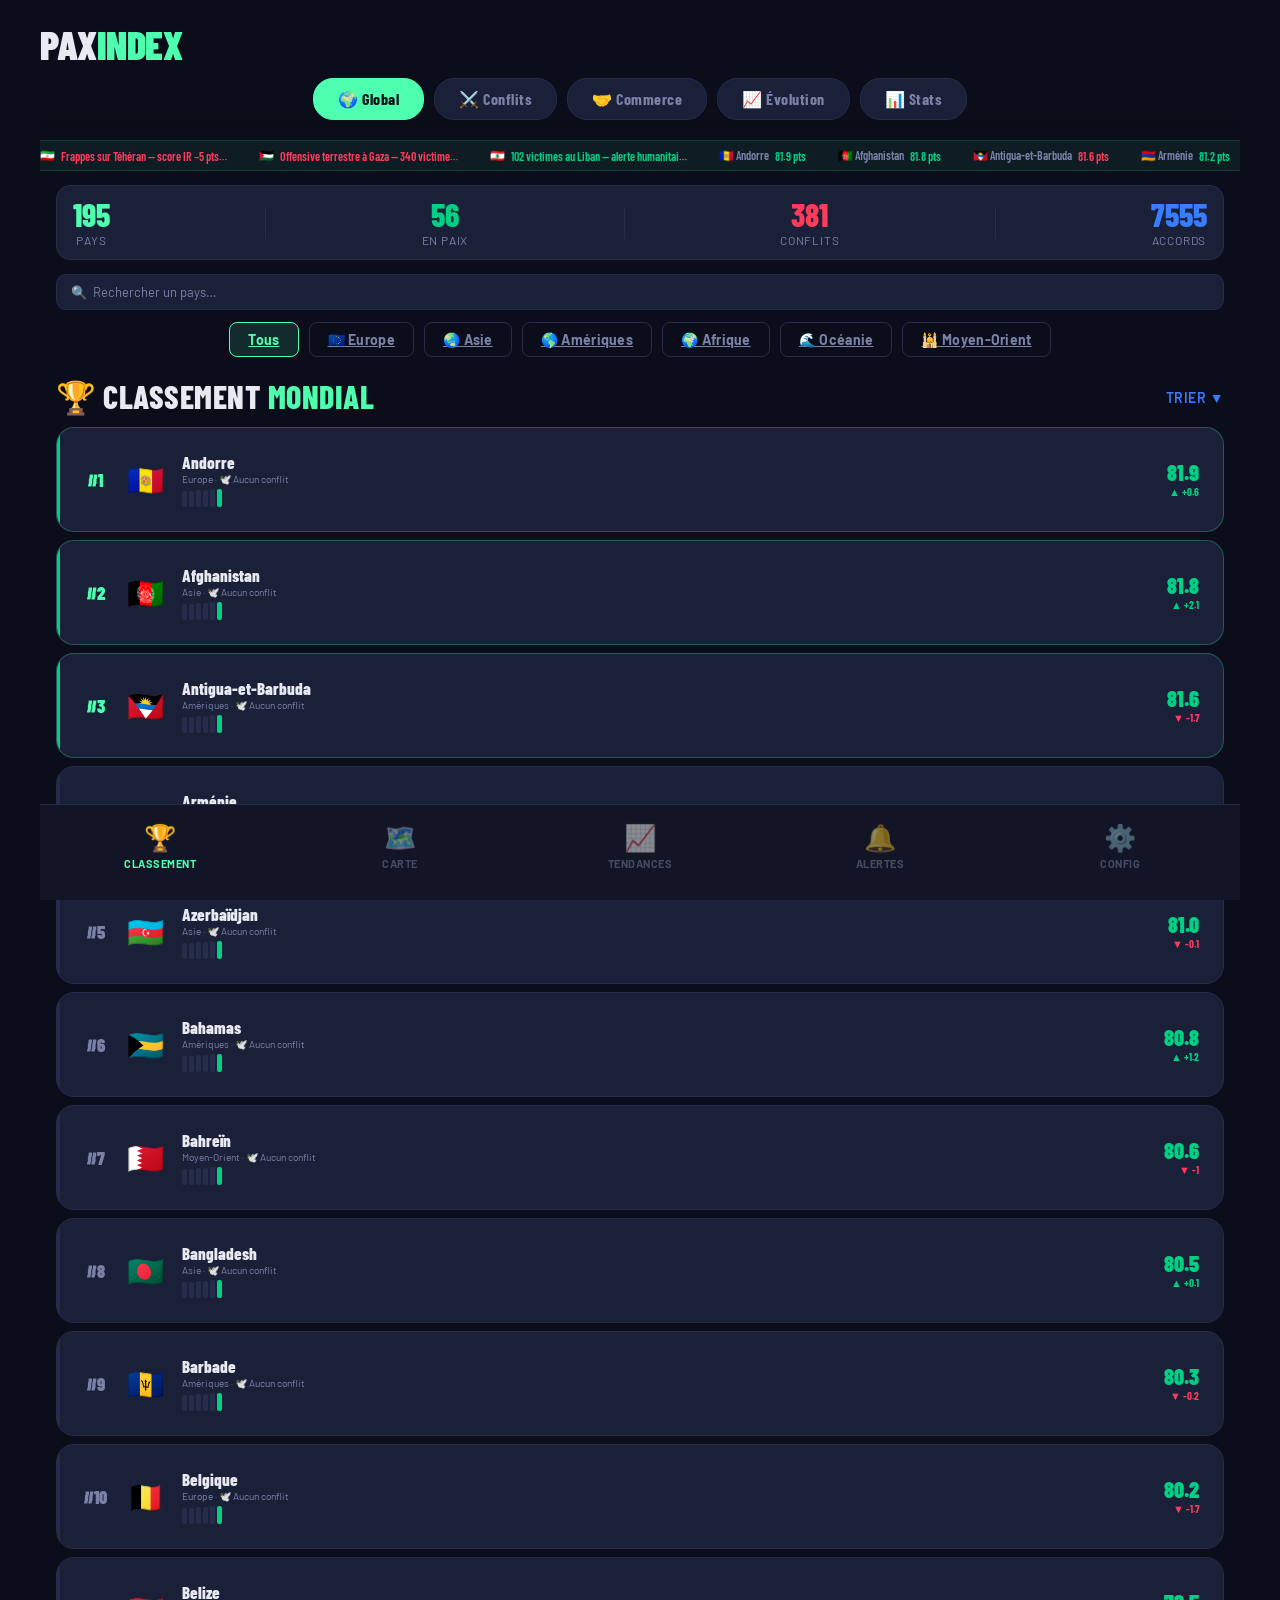
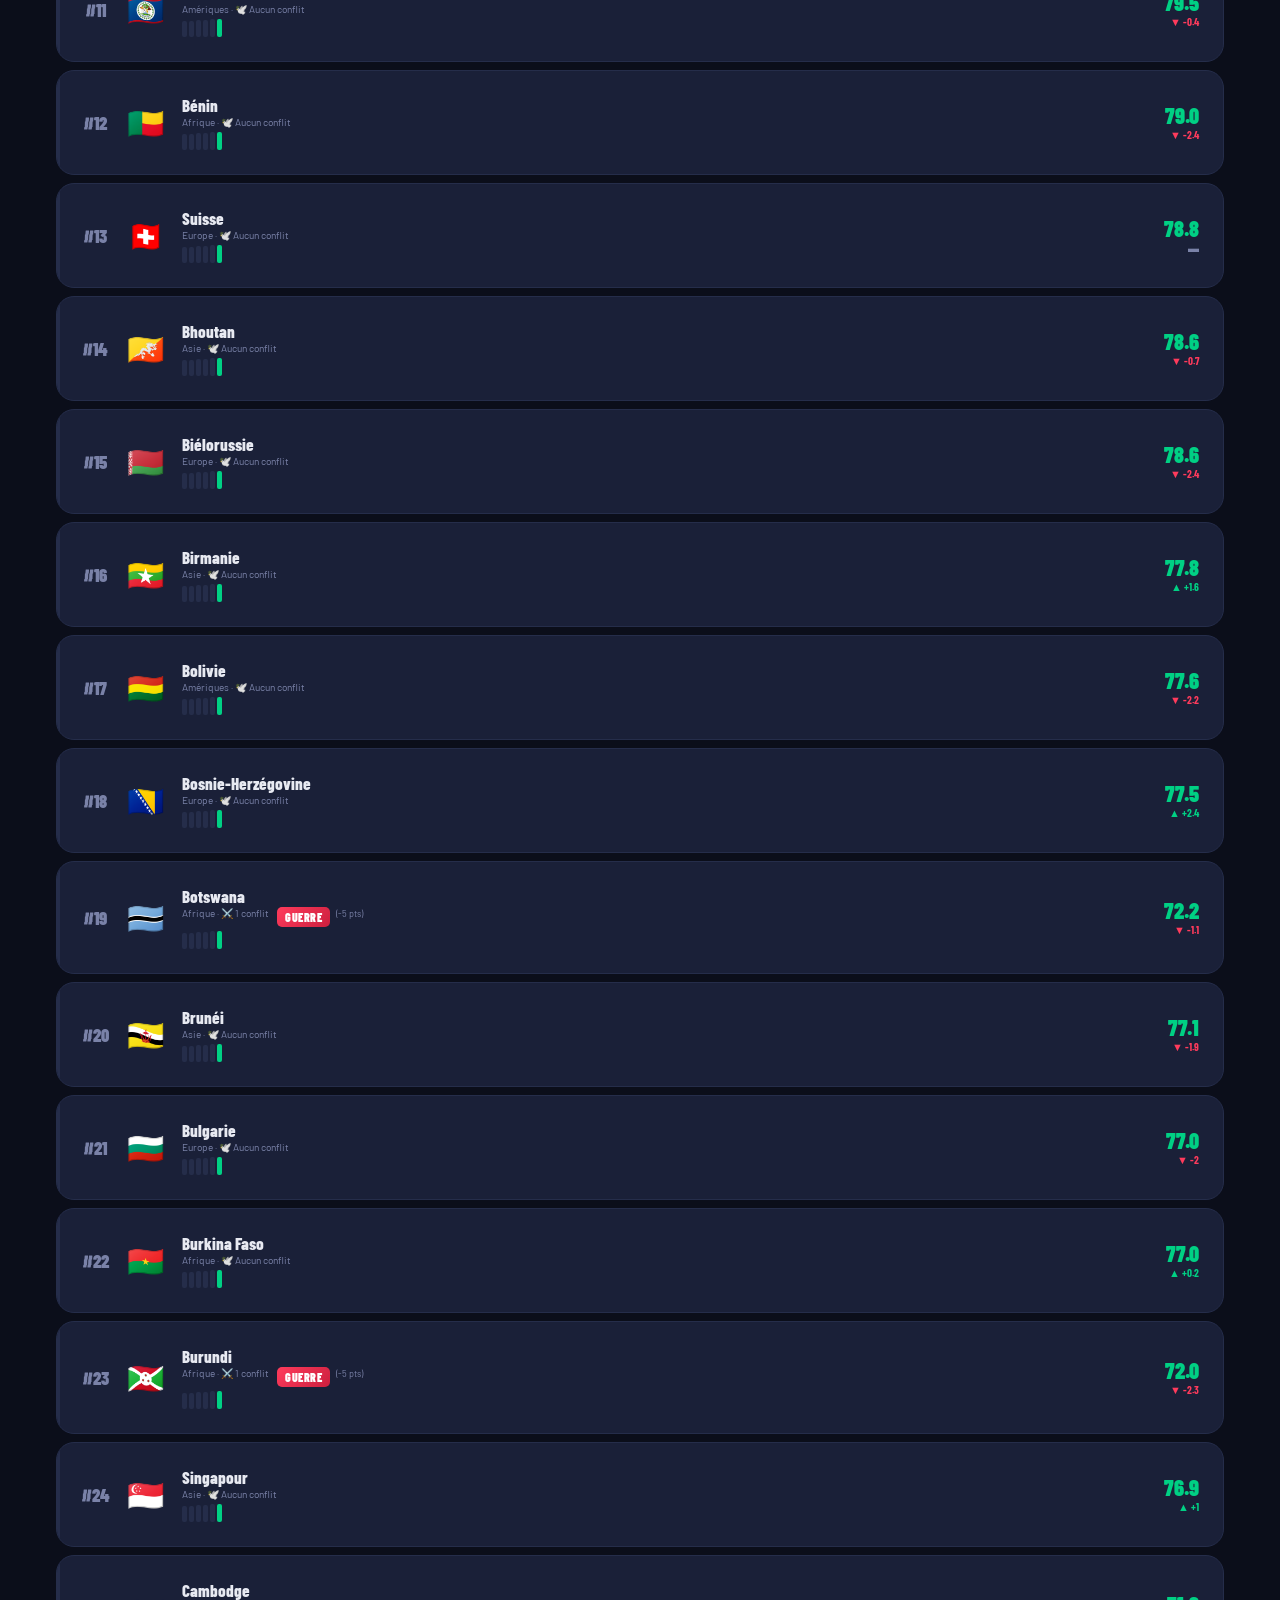
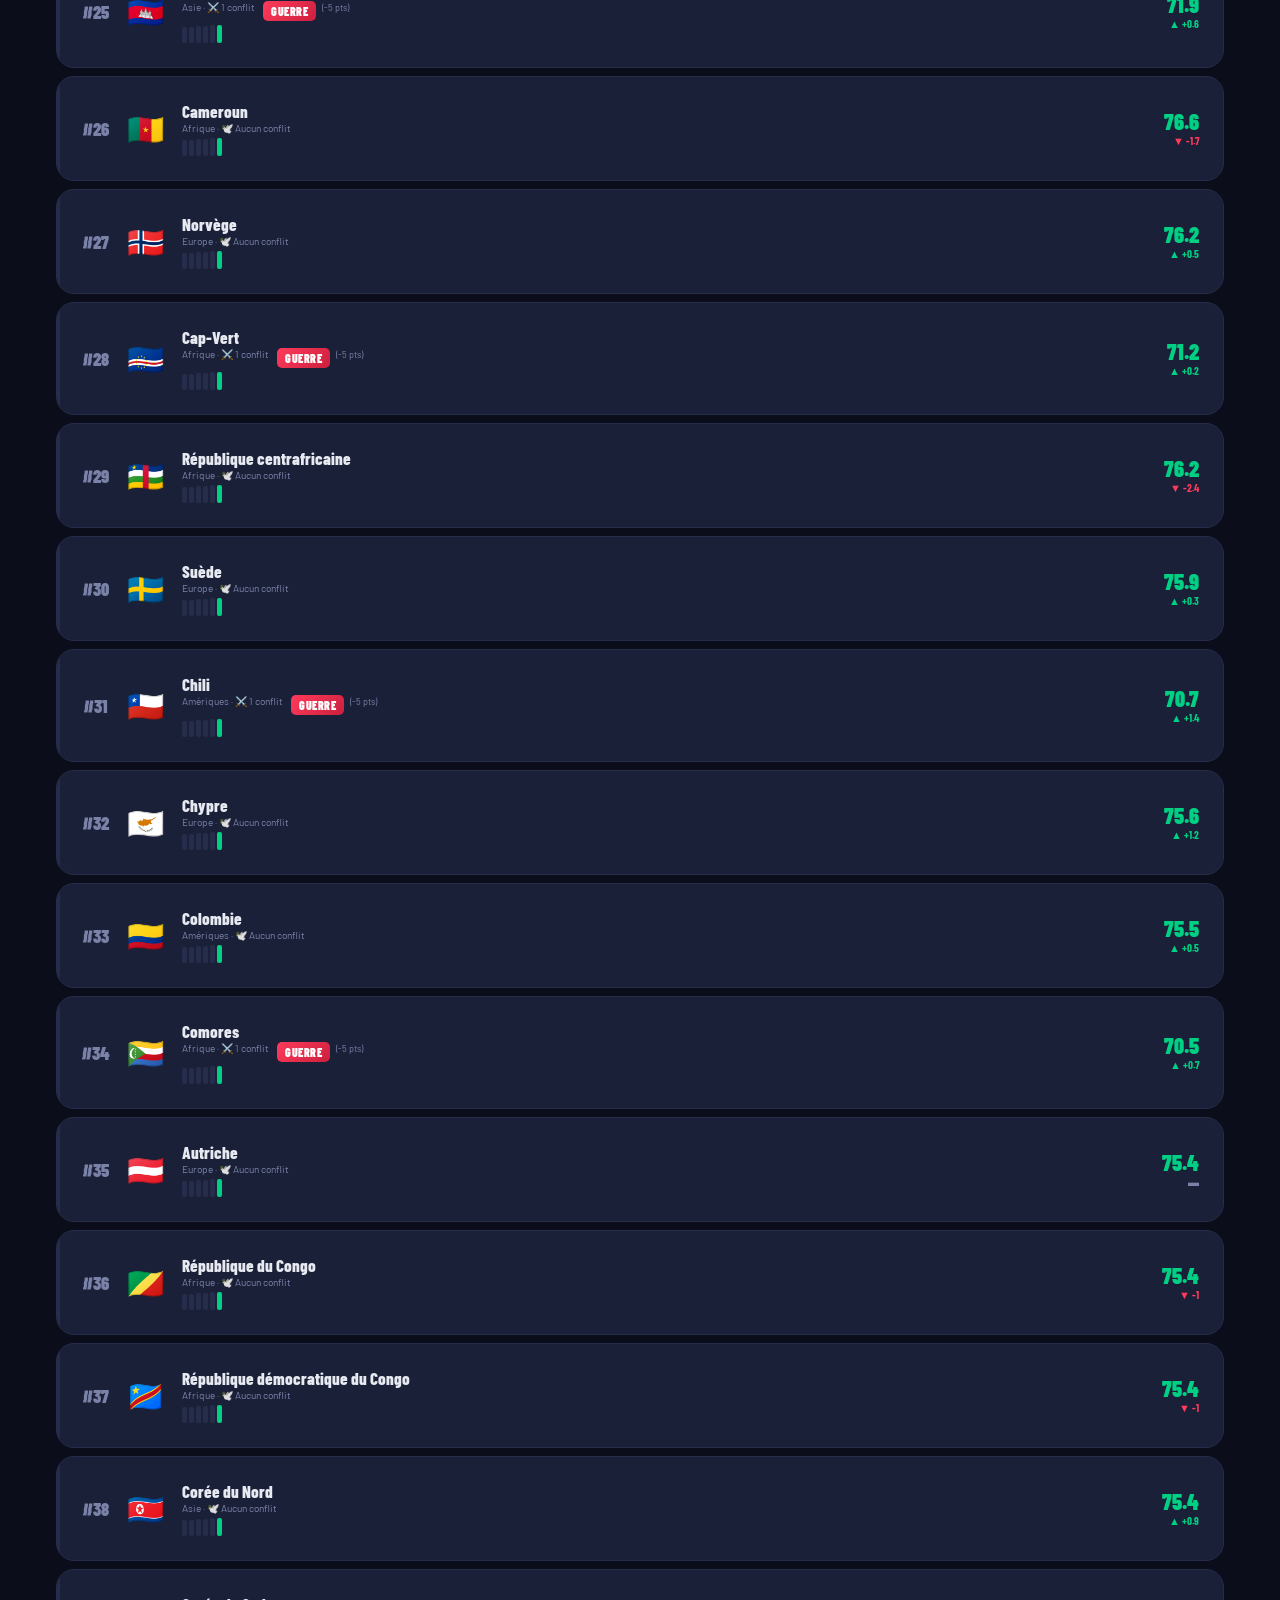
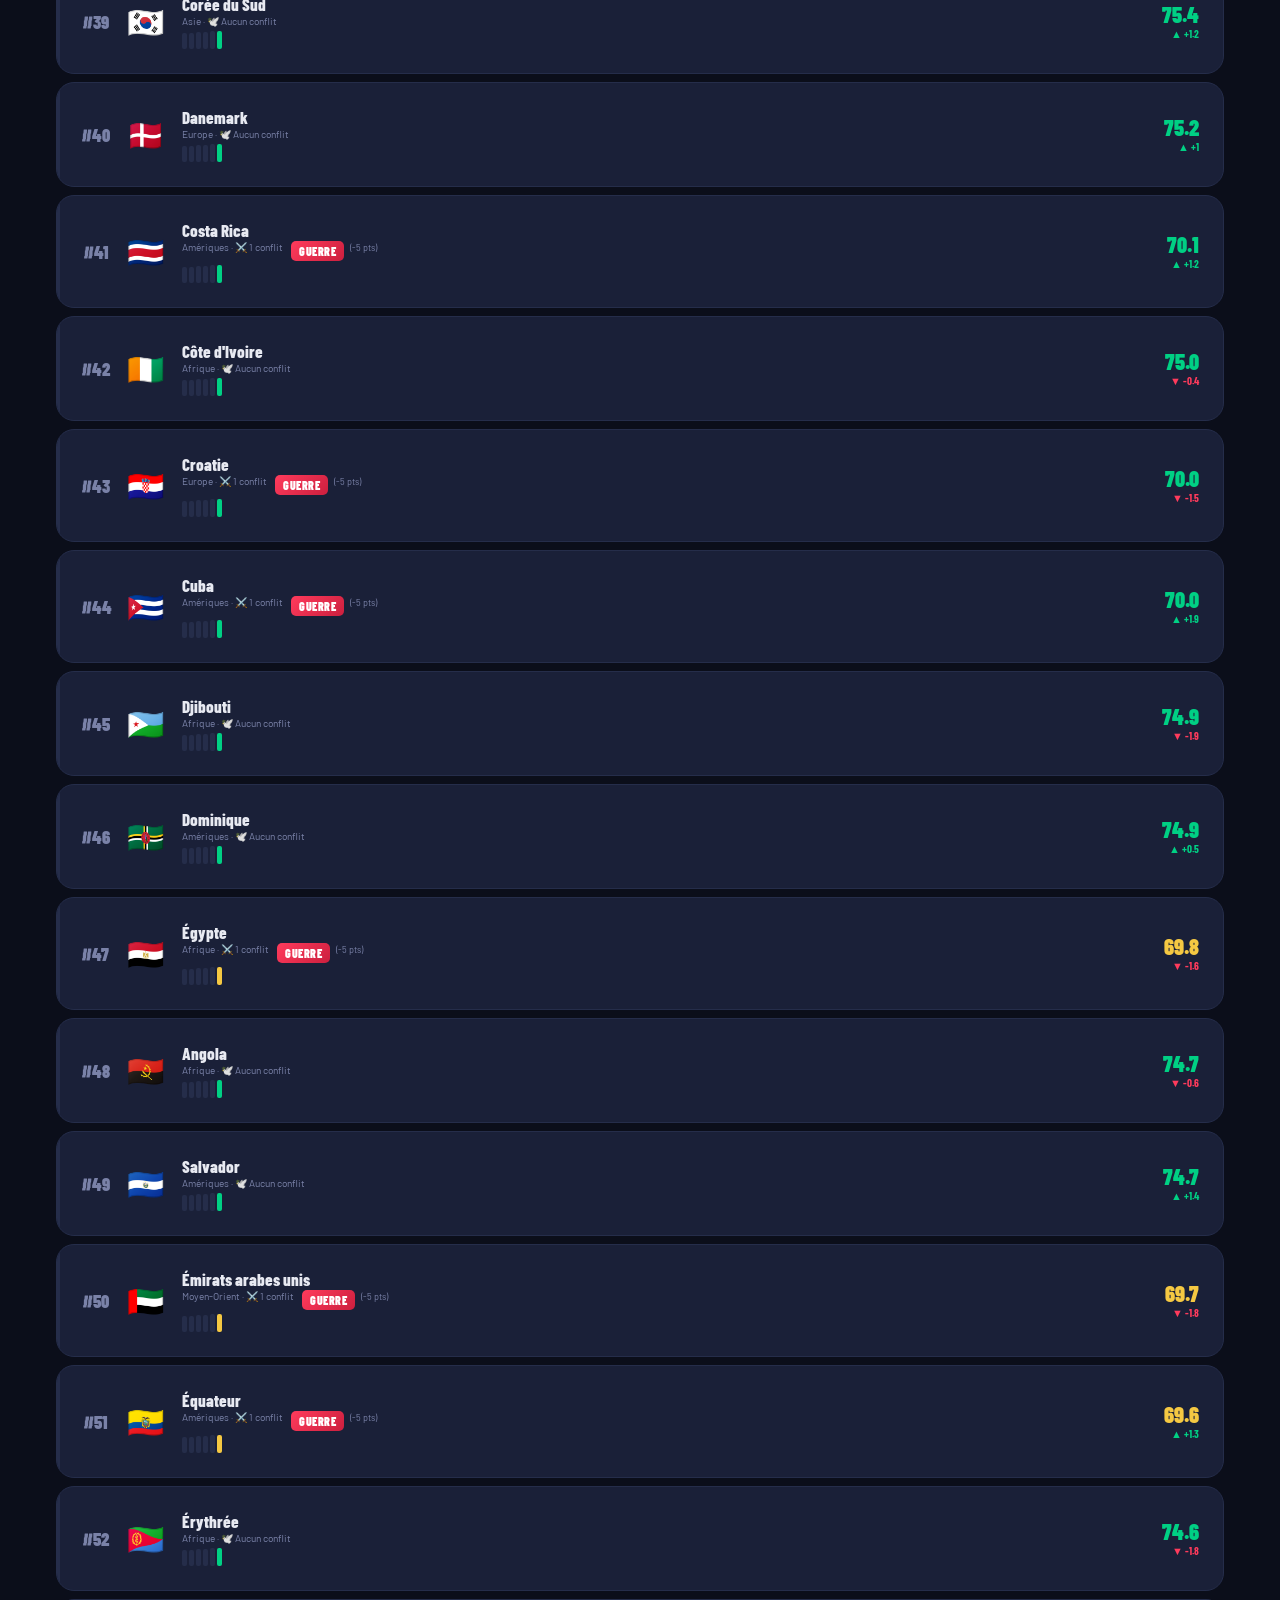
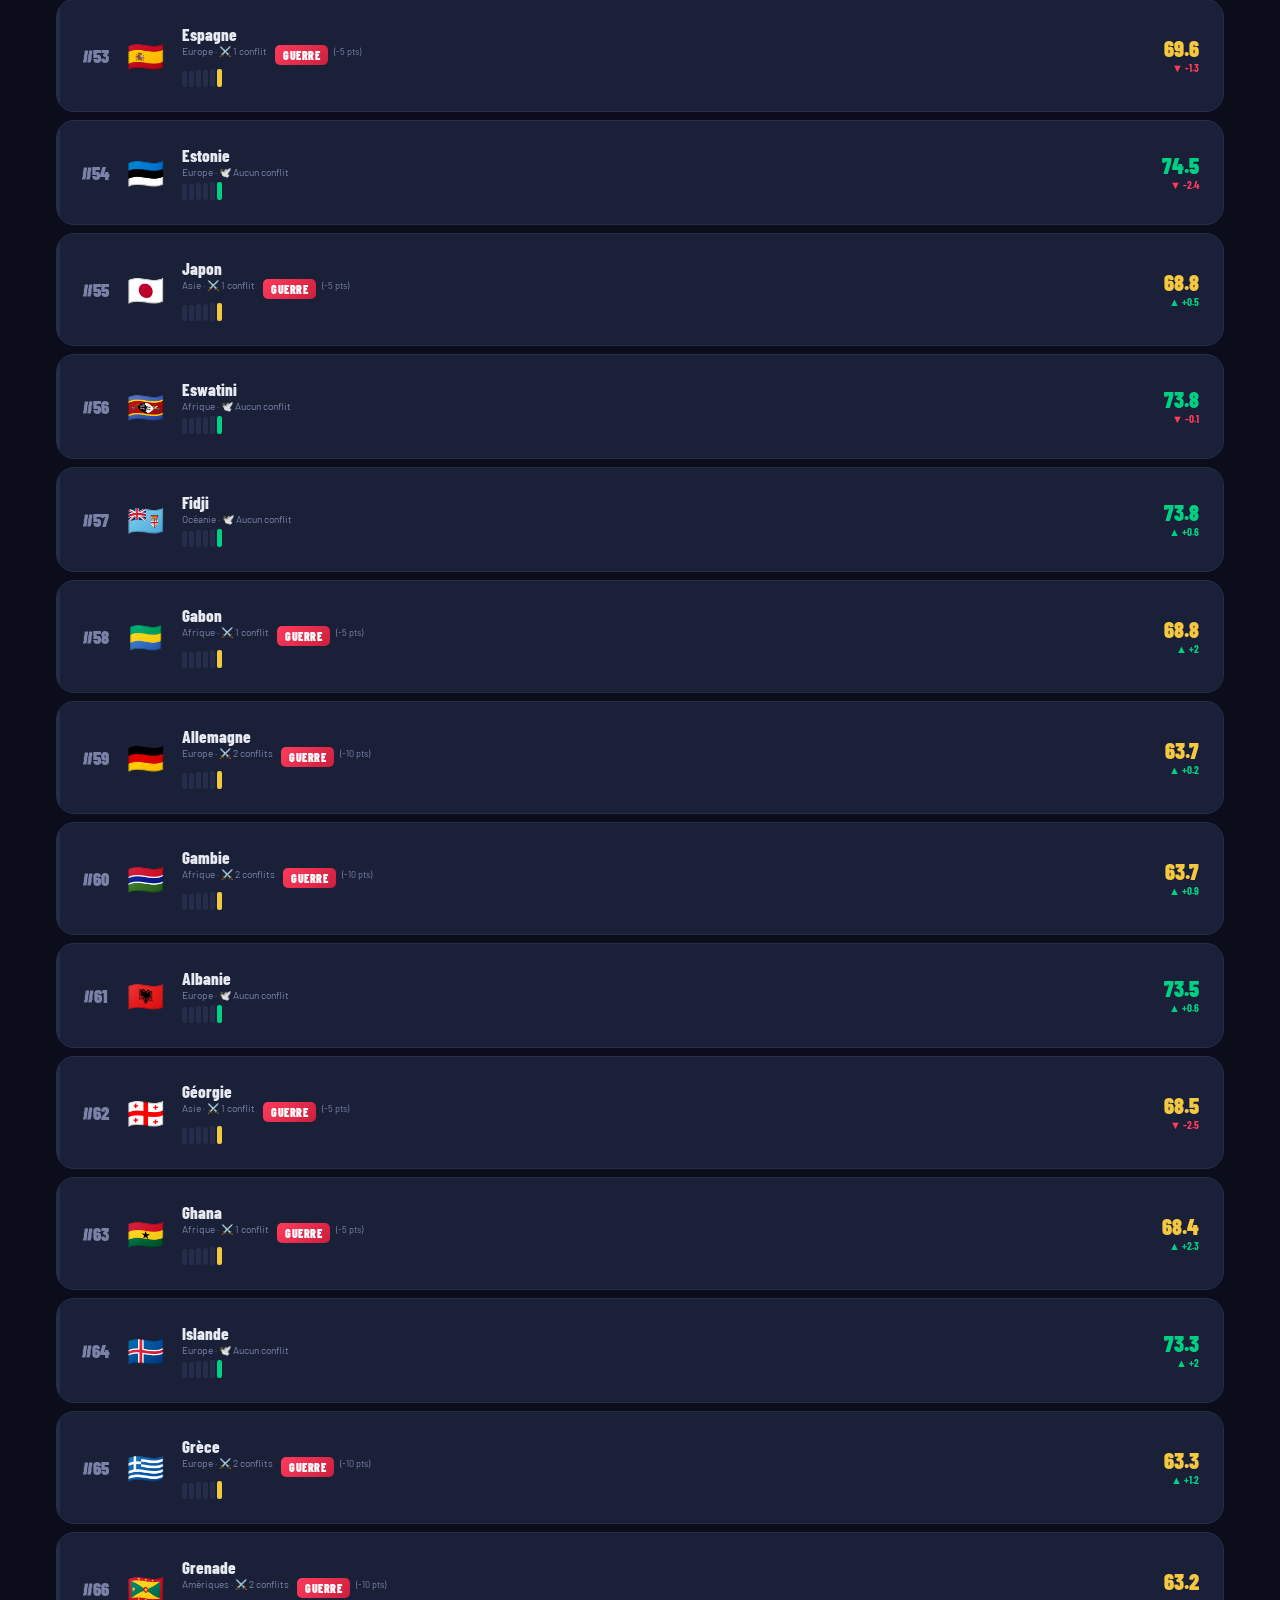
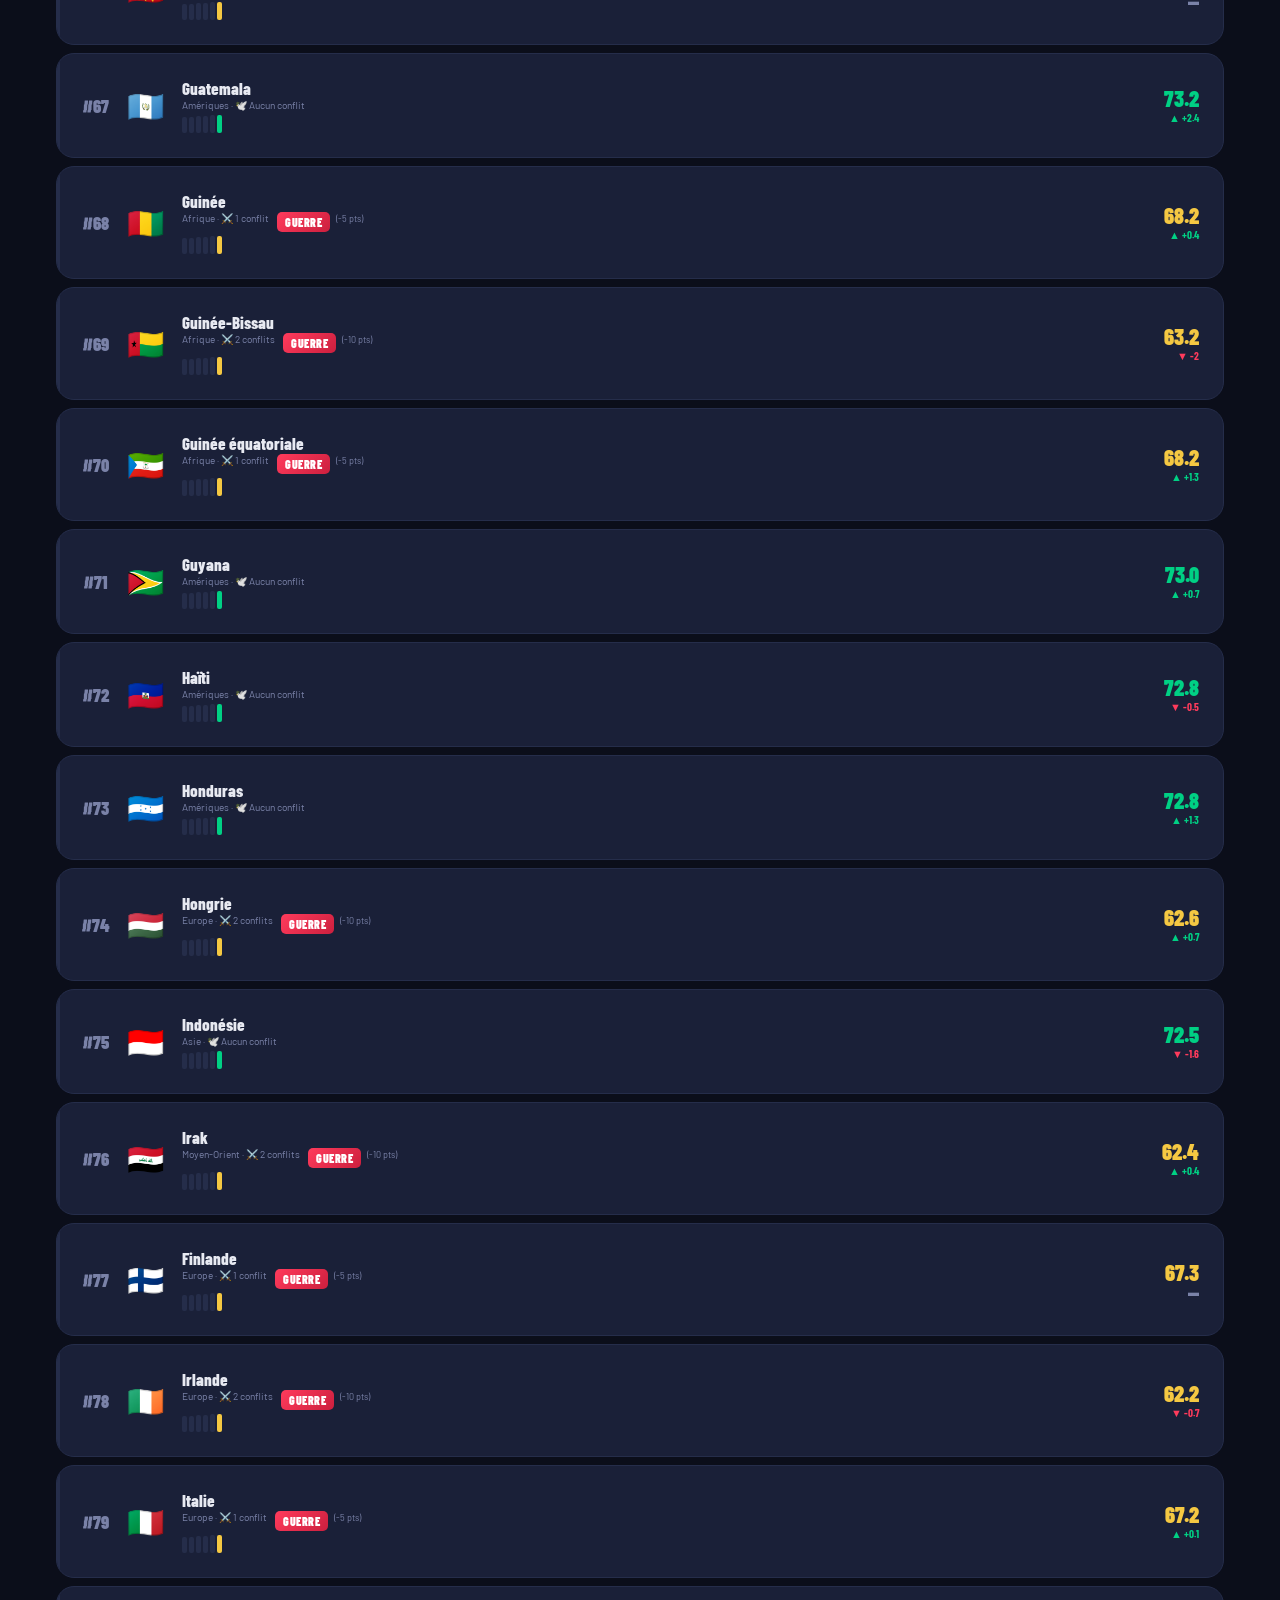
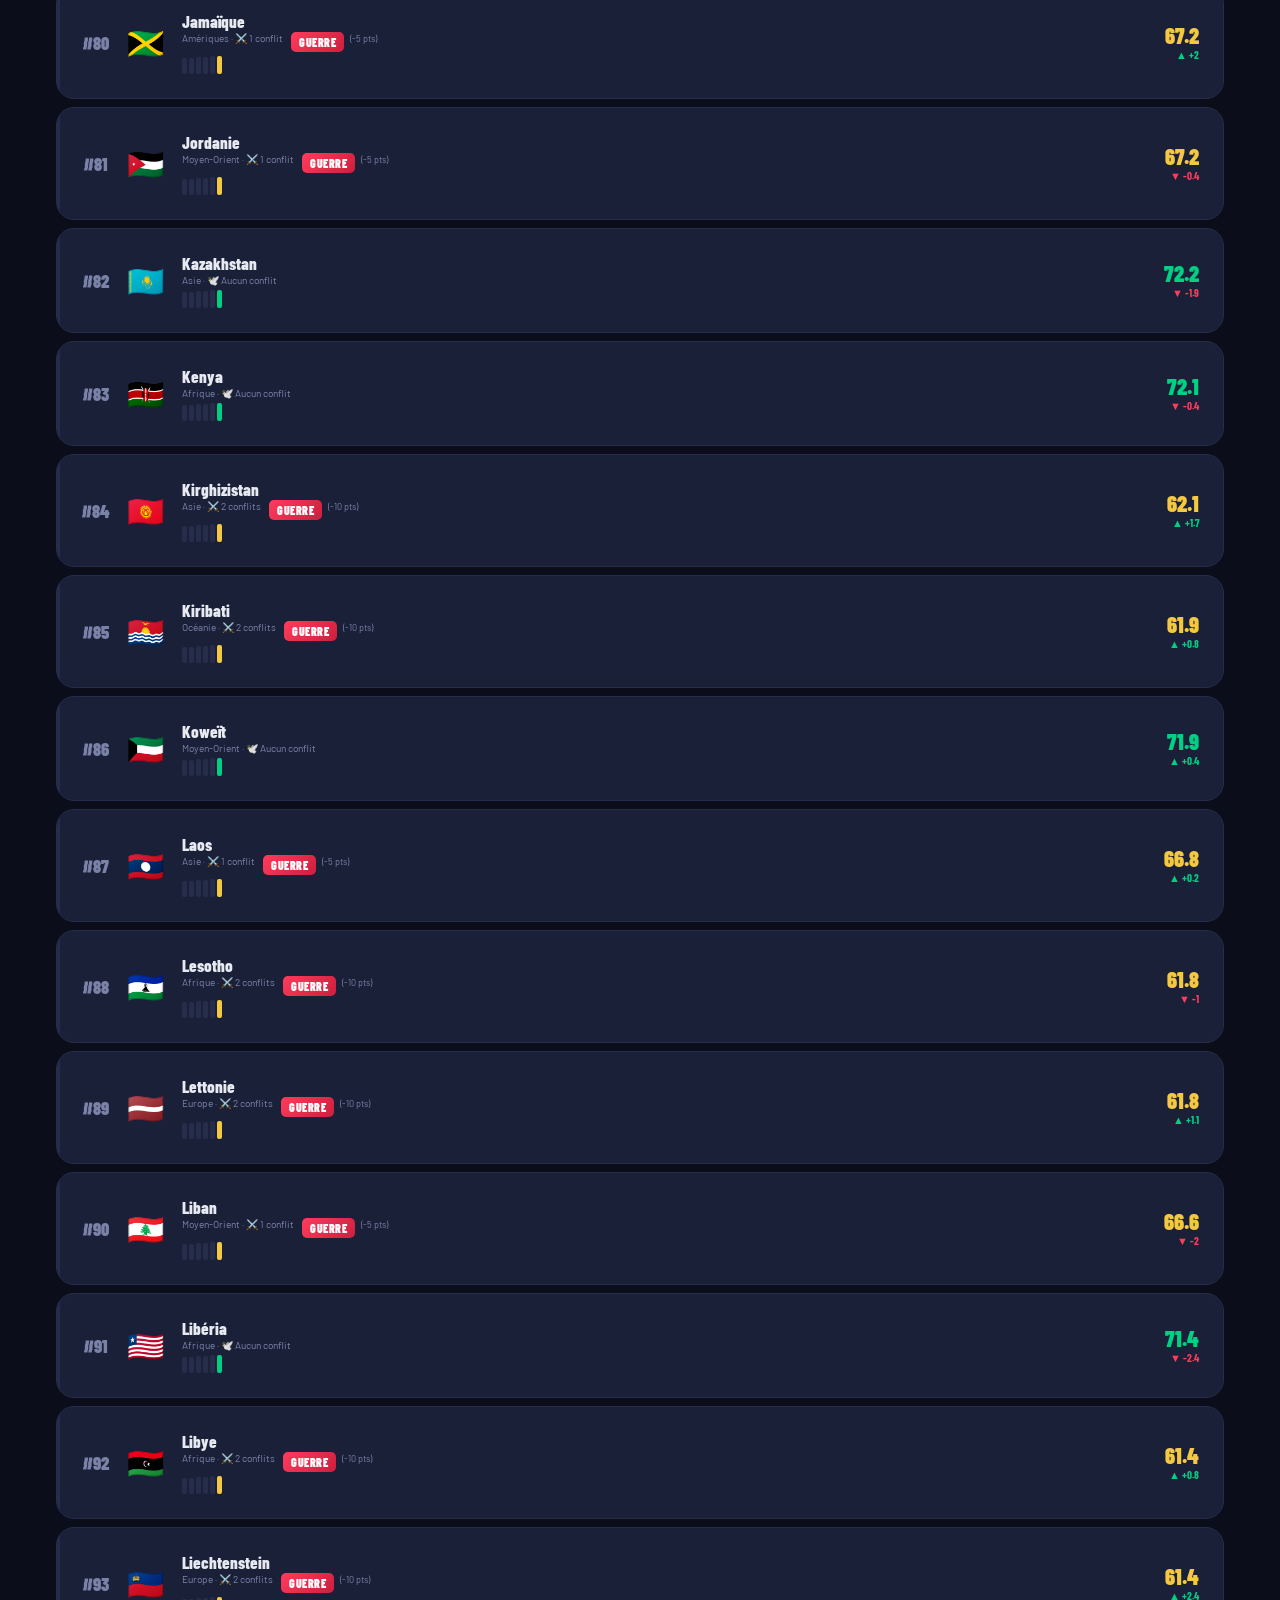
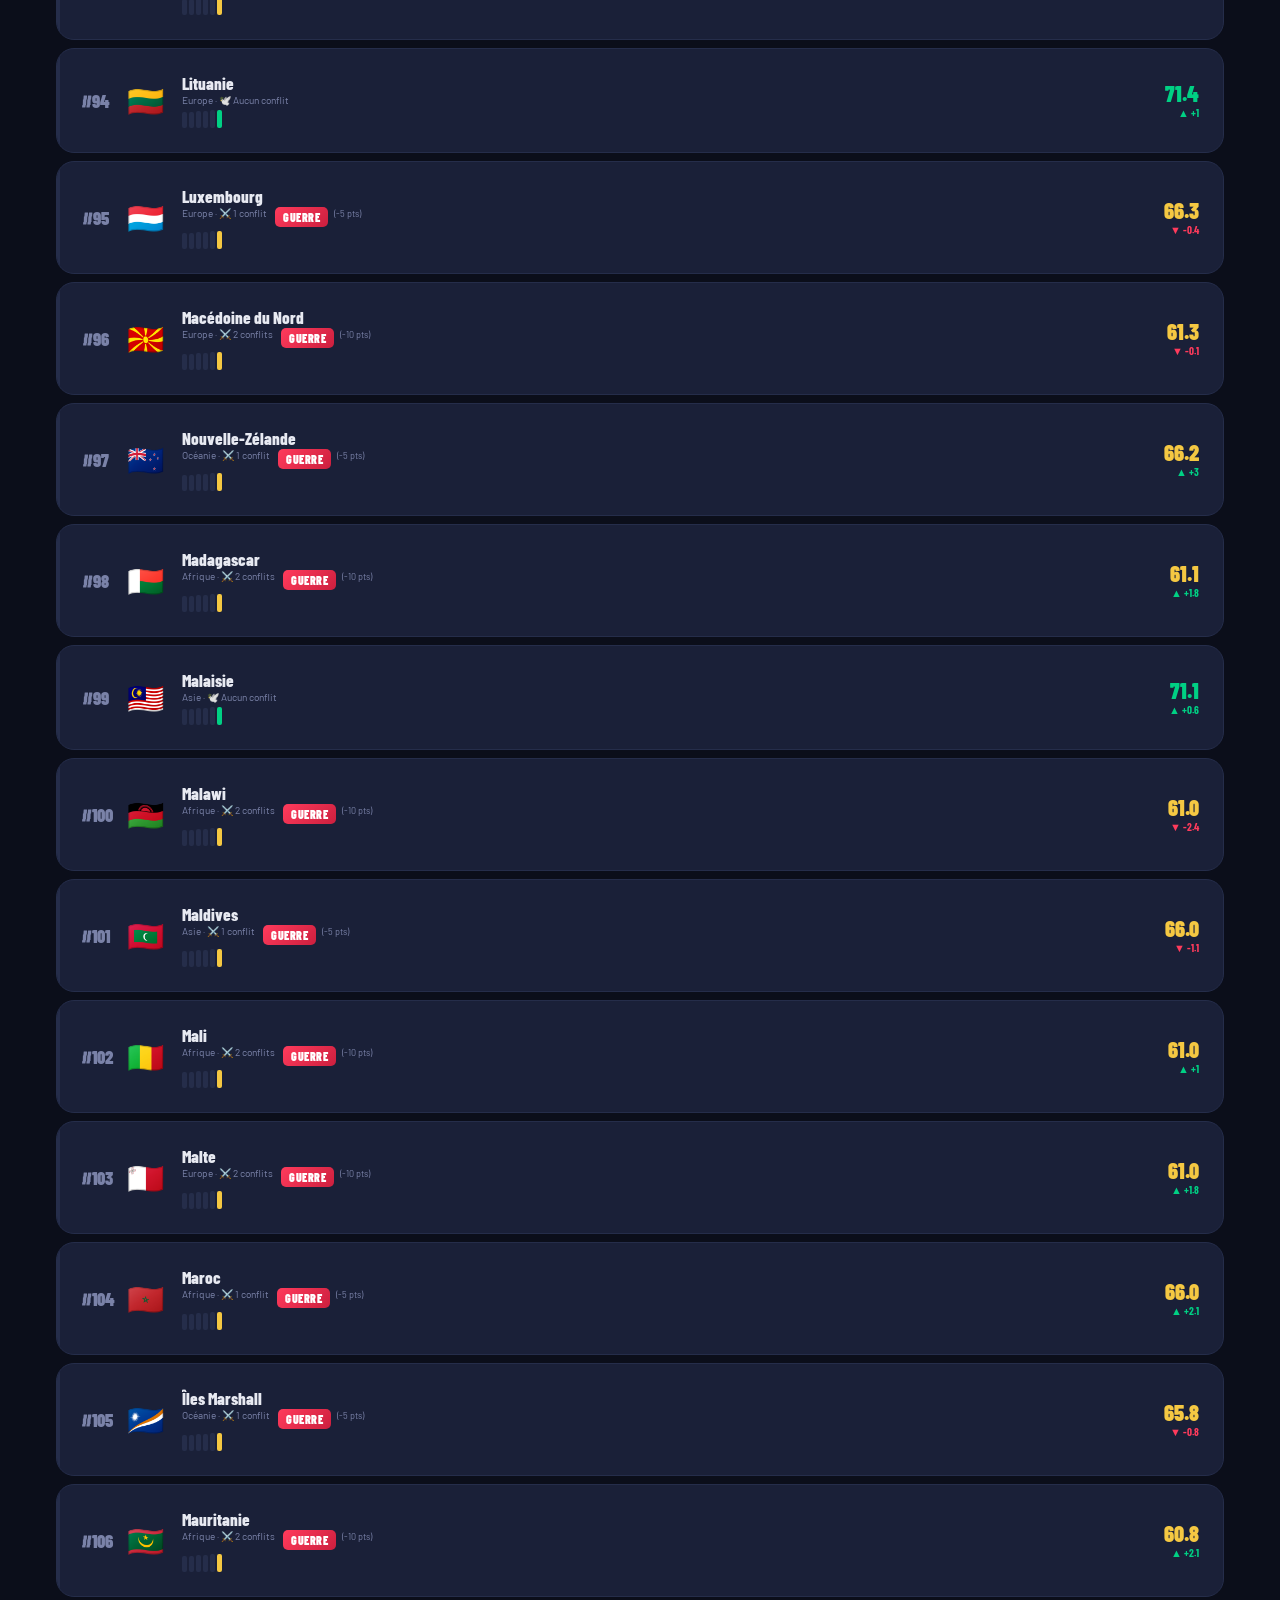
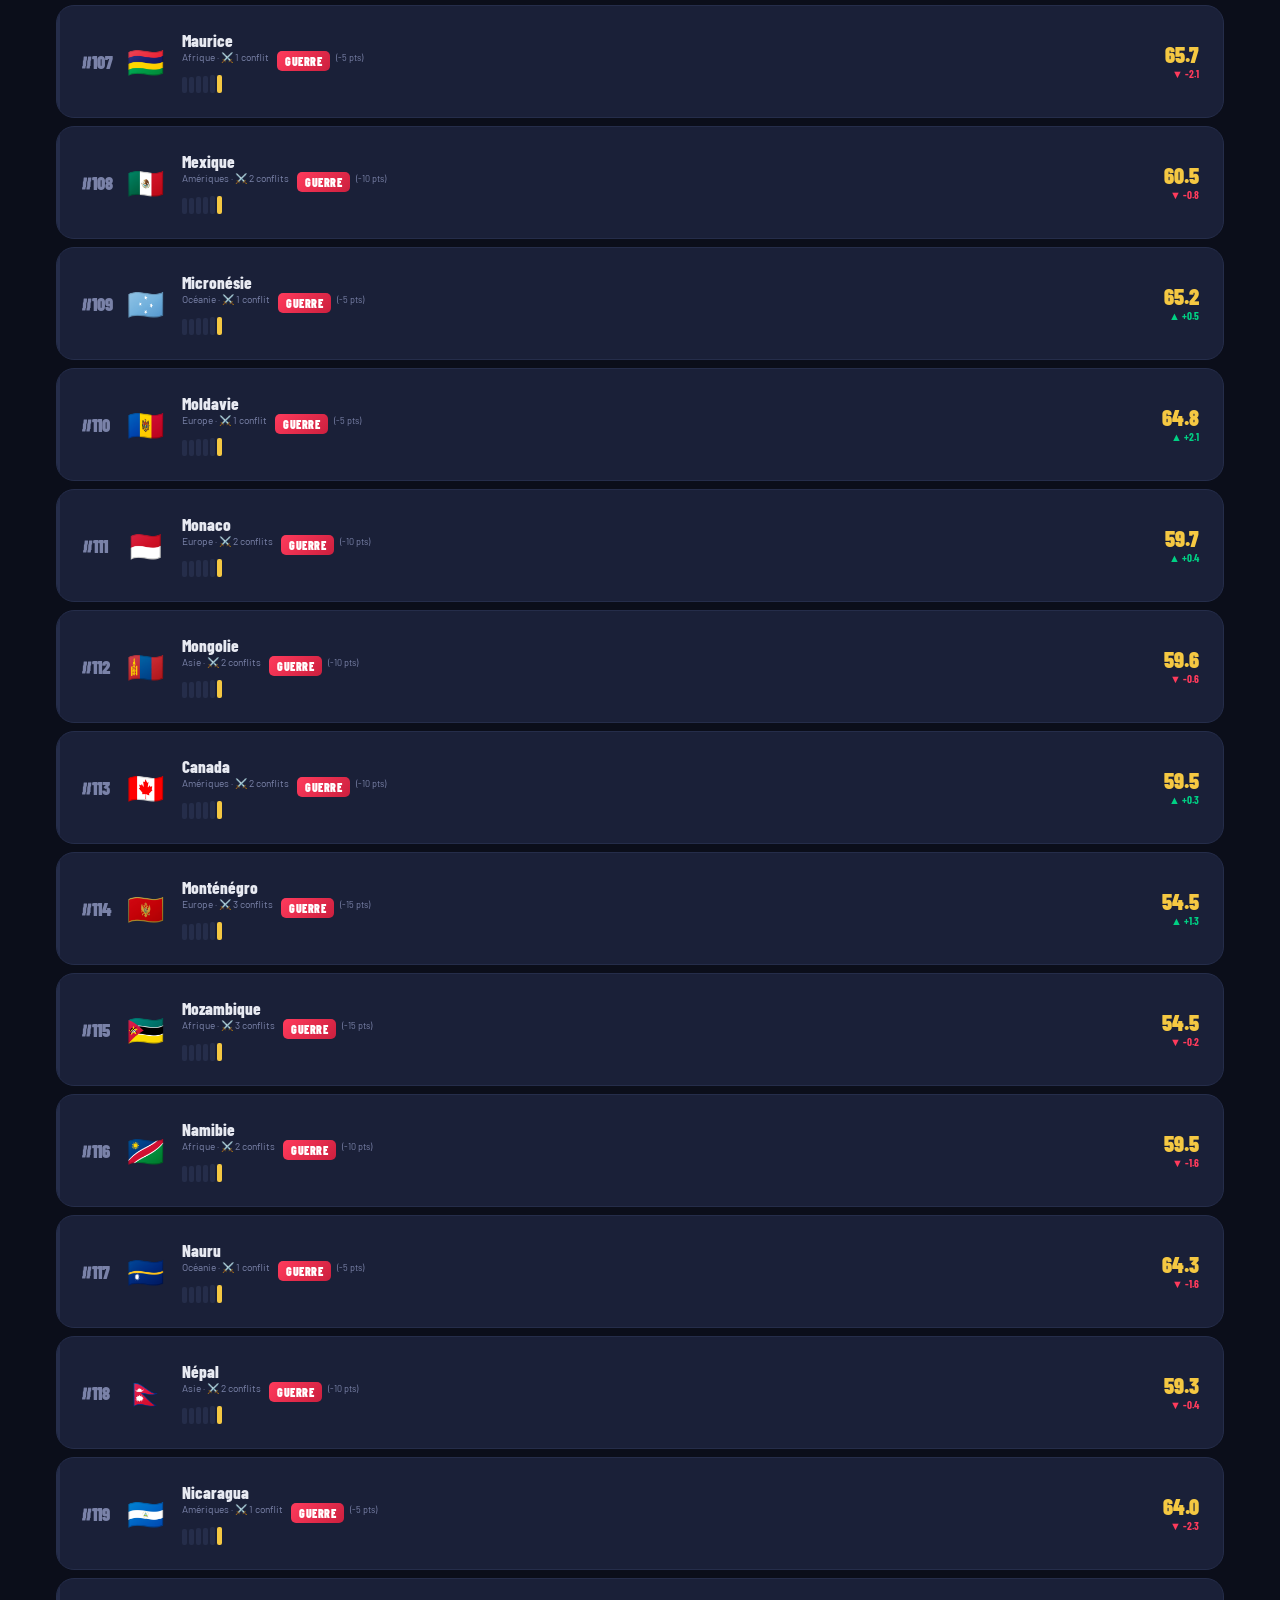
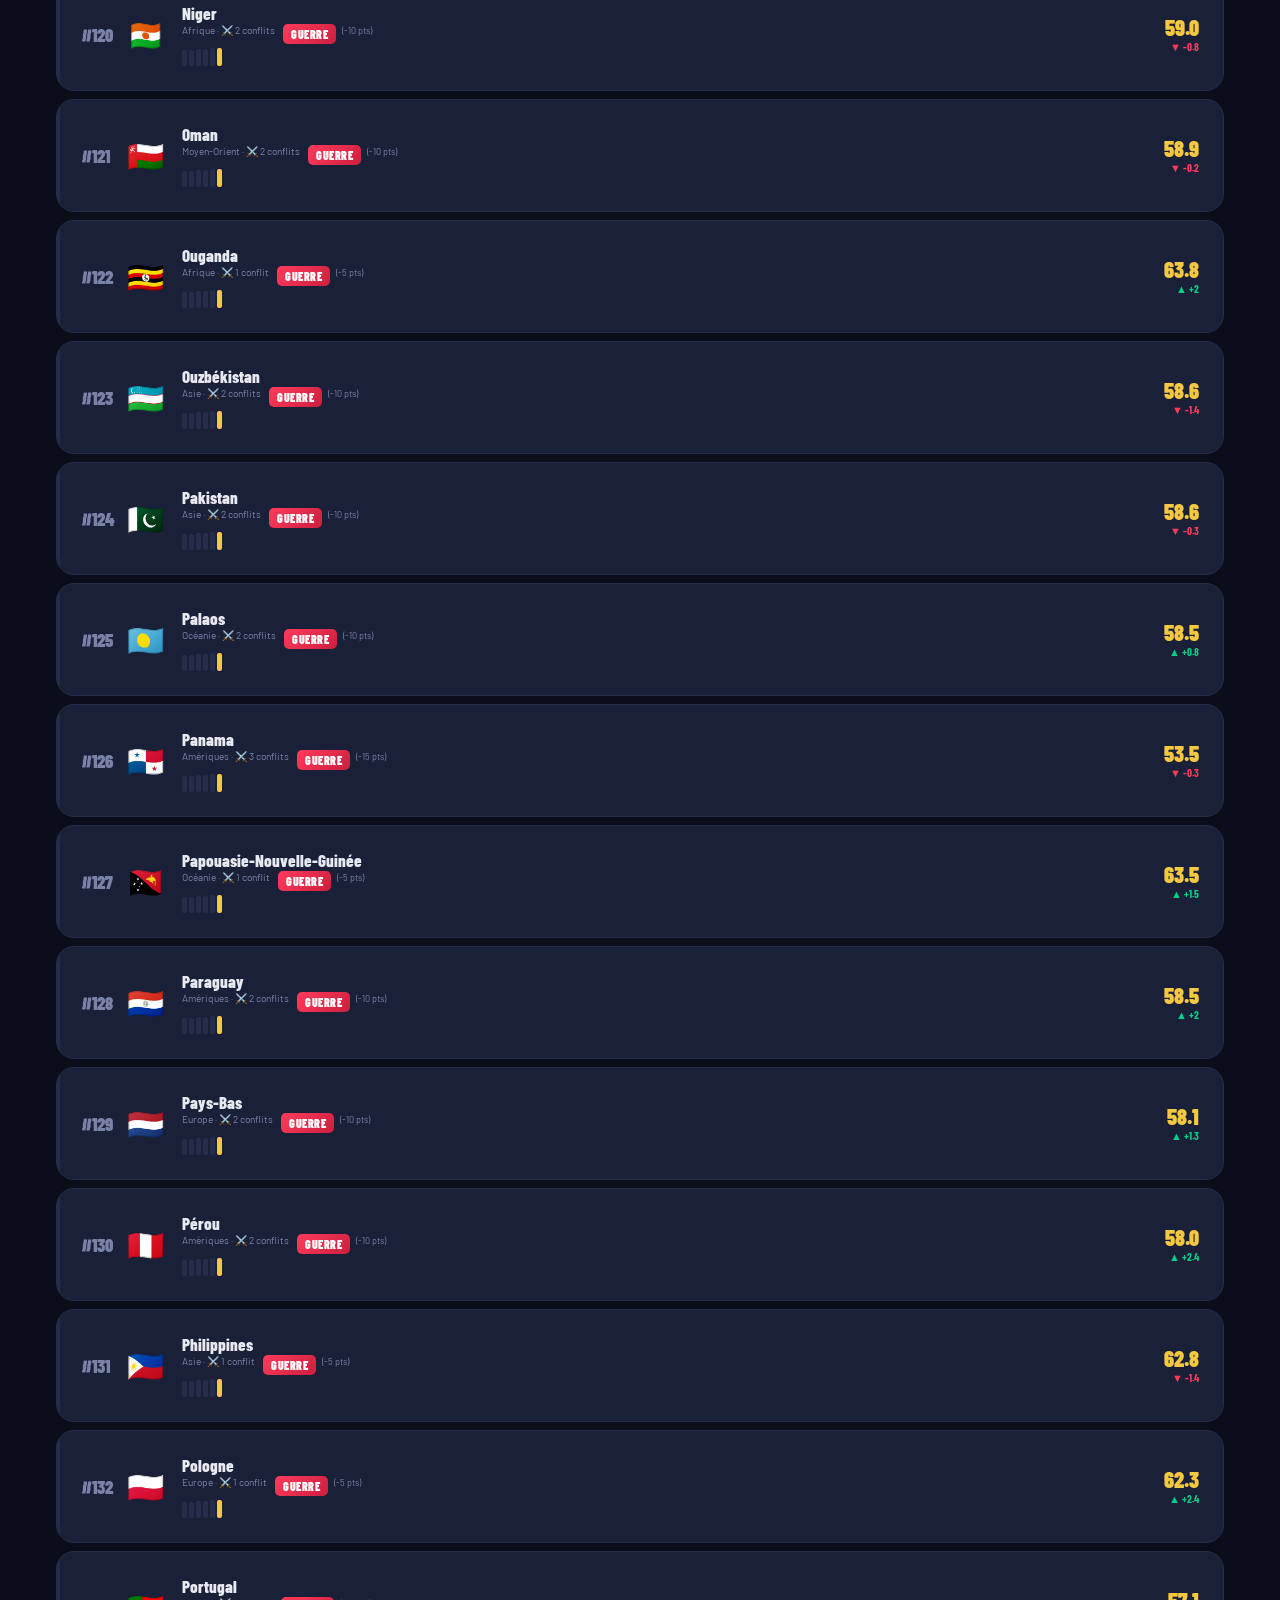
==== index.html @ cada5935 "Initial commit" ====
<!DOCTYPE html>
<html lang="fr">
<head>
<meta charset="UTF-8">
<meta name="viewport" content="width=device-width, initial-scale=1.0">
<title>PaxIndex — Classement mondial de paix</title>
<link rel="stylesheet" href="assets/css/base.css">
<link rel="stylesheet" href="assets/css/components.css">
<link rel="stylesheet" href="assets/css/responsive.css">
<style>
  .content { padding-bottom: 90px; }

  /* RANK NUMBER */
  .rank-num {
    font-family: 'Barlow Condensed', sans-serif;
    font-size: 18px; font-weight: 900; color: var(--muted);
    width: 28px; text-align: center; flex-shrink: 0;
  }
  .rank-card.top3 .rank-num { color: var(--accent); }

  /* FLAG */
  .rank-flag { font-size: 30px; flex-shrink: 0; }

  /* COUNTRY INFO */
  .rank-info { flex: 1; min-width: 0; }
  .rank-name {
    font-family: 'Barlow Condensed', sans-serif;
    font-size: 17px; font-weight: 800;
    white-space: nowrap; overflow: hidden; text-overflow: ellipsis;
  }
  .rank-sub { font-size: 10px; color: var(--muted); margin-top: 1px; }

  /* SCORE */
  .rank-score-wrap { text-align: right; flex-shrink: 0; }
  .rank-score {
    font-family: 'Barlow Condensed', sans-serif;
    font-size: 22px; font-weight: 900; line-height: 1;
  }
  .rank-change {
    font-family: 'Barlow Condensed', sans-serif;
    font-size: 11px; font-weight: 700; margin-top: 2px;
  }
  .change-up   { color: var(--green); }
  .change-down { color: var(--red); }

  /* MINI SPARKLINE */
  .mini-bars { display: flex; gap: 2px; align-items: flex-end; height: 18px; margin-top: 4px; }
  .mini-bar  { width: 5px; border-radius: 2px; background: var(--border); }

  /* CARDS WRAP */
  .ranking-list { padding: 0 16px; display: flex; flex-direction: column; gap: 8px; }

  /* GLOBAL STATS BAR */
  .stats-bar {
    margin: 0 16px 14px;
    background: var(--card); border: 1px solid var(--border);
    border-radius: 14px; padding: 12px 16px;
    display: flex; justify-content: space-between; align-items: center;
  }

  /* SEARCH */
  .search-wrap {
    padding: 0 16px 12px;
  }
  .search-input {
    width: 100%; background: var(--card); border: 1px solid var(--border);
    border-radius: 10px; padding: 9px 14px;
    font-family: 'Barlow', sans-serif; font-size: 13px; color: var(--text);
    outline: none; transition: border-color .2s;
  }
  .search-input::placeholder { color: var(--muted); }
  .search-input:focus { border-color: var(--accent); }
</style>
</head>
<body>

<!-- HEADER -->
<div class="header">
  <div class="header-top">
    <a class="logo" href="index.html" style="text-decoration:none;cursor:pointer">PAX<span>INDEX</span></a>
    
  </div>

  <!-- TABS -->
  <div class="tabs">
    <div class="tab active" id="tab-global"    data-href="index.html">🌍 Global</div>
    <div class="tab"        id="tab-conflits"  data-href="conflits.html">⚔️ Conflits</div>
    <div class="tab"        id="tab-commerce"  data-href="commerce.html">🤝 Commerce</div>
    <div class="tab"        id="tab-evolution" data-href="tendances.html">📈 Évolution</div>
    <div class="tab"        id="tab-stats"     data-href="stats.html">📊 Stats</div>
  </div>
</div>

<!-- TICKER -->
<div class="ticker-wrap">
  <div class="ticker" id="ticker">
    <!-- rempli par JS -->
  </div>
</div>

<div class="content">

  <!-- STATS GLOBALES -->
  <div class="stats-bar">
    <div class="stat-block">
      <div class="stat-val text-accent" id="stat-total">195</div>
      <div class="stat-label">Pays</div>
    </div>
    <div style="width:1px;height:32px;background:var(--border)"></div>
    <div class="stat-block">
      <div class="stat-val text-green" id="stat-peaceful">—</div>
      <div class="stat-label">En paix</div>
    </div>
    <div style="width:1px;height:32px;background:var(--border)"></div>
    <div class="stat-block">
      <div class="stat-val text-red" id="stat-conflicts">—</div>
      <div class="stat-label">Conflits</div>
    </div>
    <div style="width:1px;height:32px;background:var(--border)"></div>
    <div class="stat-block">
      <div class="stat-val text-blue" id="stat-trade">—</div>
      <div class="stat-label">Accords</div>
    </div>
  </div>

  <!-- SEARCH -->
  <div class="search-wrap">
    <input class="search-input" id="search" type="text" placeholder="🔍  Rechercher un pays…">
  </div>

  <!-- FILTERS RÉGION -->
  <div class="filter-row">
    <a class="filter-chip on" href="index.html" data-region="all">Tous</a>
    <a class="filter-chip" href="index.html?region=Europe" data-region="Europe">🇪🇺 Europe</a>
    <a class="filter-chip" href="index.html?region=Asie" data-region="Asie">🌏 Asie</a>
    <a class="filter-chip" href="index.html?region=Amériques" data-region="Amériques">🌎 Amériques</a>
    <a class="filter-chip" href="index.html?region=Afrique" data-region="Afrique">🌍 Afrique</a>
    <a class="filter-chip" href="index.html?region=Océanie" data-region="Océanie">🌊 Océanie</a>
    <a class="filter-chip" href="index.html?region=Moyen-Orient" data-region="Moyen-Orient">🕌 Moyen-Orient</a>
  </div>

  <div class="section-header">
    <div class="section-title">🏆 Classement <span>mondial</span></div>
    <div class="see-all" id="sort-toggle" onclick="toggleSort()">Trier ▼</div>
  </div>

  <div class="ranking-list" id="ranking-list">
    <!-- rempli par JS -->
  </div>

</div>

<!-- BOTTOM NAV -->
<div class="bottom-nav">
  <div class="nav-item active" id="nav-classement" data-href="index.html"><div class="nav-icon">🏆</div><div class="nav-label">Classement</div></div>
  <div class="nav-item" id="nav-carte" data-href="carte.html"><div class="nav-icon">🗺️</div><div class="nav-label">Carte</div></div>
  <div class="nav-item" id="nav-tendances" data-href="tendances.html"><div class="nav-icon">📈</div><div class="nav-label">Tendances</div></div>
  <div class="nav-item" id="nav-alertes" data-href="alertes.html"><div class="nav-icon">🔔</div><div class="nav-label">Alertes</div></div>
  <div class="nav-item" id="nav-config" data-href="config.html"><div class="nav-icon">⚙️</div><div class="nav-label">Config</div></div>
</div>

<script src="assets/js/data.js"></script>
<script src="assets/js/nav.js"></script>
<script>
let allCountries = [];
let sortAsc = false;
let activeRegion = 'all';

function adjustedScore(c) {
  // Pénalité de guerre : -5 points par conflit
  return Math.max(0, c.score - c.wars * 5);
}

function scoreColor(s) {
  // s peut être un nombre (score) ou un objet country
  const score = typeof s === 'object' ? adjustedScore(s) : s;
  return score >= 70 ? 'var(--green)' : score >= 40 ? 'var(--gold)' : 'var(--red)';
}

function cardClass(rank, total) {
  if (rank <= 3)            return 'top3';
  if (rank >= total - 2)    return 'bottom3';
  return 'mid';
}

function sparkline(c) {
  const heights = [0.88, 0.91, 0.94, 0.96, 0.98, 1.0].map(f =>
    Math.round(Math.max(4, f * 18))
  );
  return heights.map((h, i) =>
    `<div class="mini-bar" style="height:${h}px;background:${i===5 ? scoreColor(c) : 'var(--border)'}"></div>`
  ).join('');
}

function renderList(countries) {
  const el = document.getElementById('ranking-list');
  if (!countries.length) {
    el.innerHTML = '<p style="padding:24px;text-align:center;color:var(--muted)">Aucun résultat.</p>';
    return;
  }
  el.innerHTML = countries.map((c, i) => {
    const cls   = cardClass(c.rank, allCountries.length);
    const col   = scoreColor(c);
    const adj   = adjustedScore(c);
    const chg   = c.change > 0
      ? `<span class="change-up">▲ +${c.change}</span>`
      : c.change < 0
        ? `<span class="change-down">▼ ${c.change}</span>`
        : `<span style="color:var(--muted)">▬</span>`;
    return `
      <div class="rank-card ${cls}" onclick="location.href='pays.html?code=${c.code}'"
           style="animation-delay:${i * 0.04}s">
        <div class="rank-num">#${c.rank}</div>
        <div class="rank-flag">${c.flag}</div>
        <div class="rank-info">
          <div class="rank-name">${c.name}</div>
          <div class="rank-sub">${c.region} · ${c.wars === 0 ? '🕊️ Aucun conflit' : `⚔️ ${c.wars} conflit${c.wars>1?'s':''}`} ${c.wars > 0 ? '<span class="war-badge">Guerre</span>' : ''} ${c.wars > 0 ? `<span style="font-size:9px;color:var(--muted);margin-left:4px">(-${c.wars * 5} pts)</span>` : ''}</div>
          <div class="mini-bars">${sparkline(c)}</div>
        </div>
        <div class="rank-score-wrap">
          <div class="rank-score" style="color:${col}">${adj.toFixed(1)}</div>
          <div class="rank-change">${chg}</div>
        </div>
      </div>`;
  }).join('');
}

function applyFilters() {
  const q = document.getElementById('search').value.toLowerCase();
  let list = [...allCountries];
  if (activeRegion !== 'all') list = list.filter(c => c.region === activeRegion);
  if (q) list = list.filter(c => c.name.toLowerCase().includes(q) || c.code.toLowerCase().includes(q));
  if (sortAsc) list = list.sort((a, b) => a.score - b.score);
  renderList(list);
}

function toggleSort() {
  sortAsc = !sortAsc;
  document.getElementById('sort-toggle').textContent = sortAsc ? 'Trier ▲' : 'Trier ▼';
  applyFilters();
}

function buildTicker(countries, alerts) {
  const items = [
    ...alerts.slice(0, 3).map(a => `<div class="ticker-item">${a.country} <span class="${a.level === 'critical' ? 'down' : 'up'}">${a.text.slice(0,40)}…</span></div>`),
    ...countries.slice(0, 5).map(c => {
      const cls = c.change > 0 ? 'up' : 'down';
      return `<div class="ticker-item">${c.flag} ${c.name} <span class="${cls}">${c.score} pts</span></div>`;
    })
  ];
  const doubled = [...items, ...items]; // loop seamless
  document.getElementById('ticker').innerHTML = doubled.join('');
}

(async () => {
  const [countries, stats, alerts] = await Promise.all([
    fetchData('/countries'),
    fetchData('/stats'),
    fetchData('/alerts'),
  ]);

  allCountries = countries;

  document.getElementById('stat-total').textContent    = stats.totalCountries ?? countries.length;
  document.getElementById('stat-peaceful').textContent = stats.peacefulCount   ?? countries.filter(c => c.wars === 0).length;
  document.getElementById('stat-conflicts').textContent= stats.activeConflicts ?? '—';
  document.getElementById('stat-trade').textContent    = stats.tradeAgreements ?? '—';

  buildTicker(countries, alerts);
  renderList(countries);

  document.getElementById('search').addEventListener('input', applyFilters);
  document.querySelectorAll('.filter-chip[data-region]').forEach(chip => {
    chip.addEventListener('click', (e) => {
      e.preventDefault();
      document.querySelectorAll('.filter-chip[data-region]').forEach(c => c.classList.remove('on'));
      chip.classList.add('on');
      activeRegion = chip.dataset.region;
      applyFilters();
      // Mise à jour de l'URL sans rechargement
      const url = new URL(window.location);
      if (activeRegion === 'all') {
        url.searchParams.delete('region');
      } else {
        url.searchParams.set('region', activeRegion);
      }
      history.pushState({}, '', url);
    });
  });

  // Lecture du paramètre region au chargement
  const urlParams = new URLSearchParams(window.location.search);
  const regionParam = urlParams.get('region');
  if (regionParam && regionParam !== 'all') {
    const chip = document.querySelector(`.filter-chip[data-region="${regionParam}"]`);
    if (chip) {
      chip.click();
    }
  }
})();
</script>
</body>
</html>
---- assets/css/base.css ----
/* ── PAXINDEX — BASE DESIGN SYSTEM ── */
@import url('https://fonts.googleapis.com/css2?family=Barlow+Condensed:wght@400;600;700;800;900&family=Barlow:wght@300;400;500;600&display=swap');

:root {
  --bg: #0b0e1a;
  --bg2: #111525;
  --bg3: #161b2e;
  --card: #1a2038;
  --card2: #1e2540;
  --border: #252d4a;
  --gold: #f5c842;
  --gold2: #e6a800;
  --green: #00d084;
  --green2: #00a865;
  --red: #ff3b5c;
  --red2: #cc1f3e;
  --blue: #3a7cff;
  --blue2: #1a5ce8;
  --text: #e8eaf2;
  --muted: #7a82a8;
  --accent: #4fffb0;
}

* { margin: 0; padding: 0; box-sizing: border-box; }

body {
  font-family: 'Barlow', sans-serif;
  background: var(--bg);
  color: var(--text);
  min-height: 100vh;
  
  margin: 0 auto;
  overflow-x: hidden;
}

/* Utilitaires texte */
.text-green  { color: var(--green); }
.text-red    { color: var(--red); }
.text-gold   { color: var(--gold); }
.text-blue   { color: var(--blue); }
.text-accent { color: var(--accent); }
.text-muted  { color: var(--muted); }

/* Utilitaires typo */
.font-condensed { font-family: 'Barlow Condensed', sans-serif; }
.fw-900 { font-weight: 900; }
.fw-700 { font-weight: 700; }

/* Animations globales */
@keyframes pulse-badge {
  0%, 100% { opacity: 1; }
  50% { opacity: 0.6; }
}

@keyframes slideIn {
  from { opacity: 0; transform: translateY(10px); }
  to   { opacity: 1; transform: translateY(0); }
}

@keyframes fadeIn {
  from { opacity: 0; }
  to   { opacity: 1; }
}

@keyframes ticker {
  0%   { transform: translateX(0); }
  100% { transform: translateX(-50%); }
}
---- assets/css/components.css ----
/* ── PAXINDEX — COMPOSANTS RÉUTILISABLES ── */

/* HEADER */
.header {
  position: sticky; top: 0; z-index: 100;
  background: linear-gradient(180deg, #0b0e1a 80%, transparent);
  padding: 12px 16px 8px;
}
.header-top {
  display: flex; align-items: center;
  justify-content: space-between; margin-bottom: 10px;
}
.logo {
  font-family: 'Barlow Condensed', sans-serif;
  font-size: 26px; font-weight: 900; letter-spacing: -0.5px; color: var(--text);
}
.logo span { color: var(--accent); }

/* TABS */
.tabs {
  display: flex; gap: 4px; padding: 0 16px 10px;
  overflow-x: auto; scrollbar-width: none;
}
.tabs::-webkit-scrollbar { display: none; }
.tab {
  flex-shrink: 0; padding: 6px 14px; border-radius: 20px;
  font-family: 'Barlow Condensed', sans-serif;
  font-size: 13px; font-weight: 700; letter-spacing: 0.5px;
  cursor: pointer; border: 1px solid var(--border);
  color: var(--muted); background: var(--card); transition: all .2s;
}
.tab.active { background: var(--accent); color: #0b0e1a; border-color: var(--accent); }

/* BOTTOM NAV */
.bottom-nav {
  position: fixed; bottom: 0; left: 50%; transform: translateX(-50%);
  width: 100%; max-width: 430px;
  background: var(--bg2); border-top: 1px solid var(--border);
  display: flex; padding: 10px 0 20px; z-index: 100;
}
.nav-item {
  flex: 1; display: flex; flex-direction: column;
  align-items: center; gap: 4px; cursor: pointer;
  opacity: 0.5; transition: opacity .2s;
}
.nav-item.active { opacity: 1; }
.nav-icon { font-size: 20px; }
.nav-label {
  font-size: 9px; font-weight: 700; letter-spacing: 0.5px;
  text-transform: uppercase; color: var(--muted);
}
.nav-item.active .nav-label { color: var(--accent); }
.nav-dot { width: 4px; height: 4px; border-radius: 50%; background: var(--accent); margin-top: -2px; }

/* BADGES & TAGS */
.badge, .tag {
  font-size: 9px; font-weight: 700; letter-spacing: 0.5px;
  text-transform: uppercase; padding: 2px 6px; border-radius: 4px;
}
.badge-live { background: var(--red); color: white; animation: pulse-badge 2s infinite; }
.tag-peace  { background: rgba(0,208,132,.15); color: var(--green); border: 1px solid rgba(0,208,132,.3); }
.tag-war    { background: rgba(255,59,92,.15);  color: var(--red);   border: 1px solid rgba(255,59,92,.3); }
.tag-trade  { background: rgba(58,124,255,.15); color: var(--blue);  border: 1px solid rgba(58,124,255,.3); }
.tag-gold   { background: rgba(245,200,66,.15); color: var(--gold);  border: 1px solid rgba(245,200,66,.3); }

/* RANK CARD */
.rank-card {
  background: var(--card); border: 1px solid var(--border);
  border-radius: 14px; padding: 12px 14px;
  display: flex; align-items: center; gap: 12px;
  position: relative; overflow: hidden;
  transition: transform .15s, border-color .15s; cursor: pointer;
  animation: slideIn .3s ease both;
}
.rank-card:active { transform: scale(0.98); }
.rank-card.top3   { border-color: rgba(79,255,176,.25); }
.rank-card.bottom3{ border-color: rgba(255,59,92,.2); }
.rank-card::after {
  content: ''; position: absolute; left: 0; top: 0; bottom: 0;
  width: 3px; border-radius: 14px 0 0 14px;
}
.rank-card.top3::after    { background: var(--green); }
.rank-card.bottom3::after { background: var(--red); }
.rank-card.mid::after     { background: var(--border); }

/* PROGRESS BAR */
.progress-wrap {
  flex: 1; height: 6px; background: var(--bg);
  border-radius: 3px; overflow: hidden;
}
.progress-bar { height: 100%; border-radius: 3px; transition: width 1s ease; }

/* STAT BLOCK */
.stat-block { text-align: center; }
.stat-val {
  font-family: 'Barlow Condensed', sans-serif;
  font-size: 22px; font-weight: 800; line-height: 1;
}
.stat-label {
  font-size: 10px; color: var(--muted);
  text-transform: uppercase; letter-spacing: 0.8px; margin-top: 3px;
}

/* SECTION HEADER */
.section-header {
  display: flex; align-items: center;
  justify-content: space-between; padding: 0 16px 10px;
}
.section-title {
  font-family: 'Barlow Condensed', sans-serif;
  font-size: 18px; font-weight: 800;
  text-transform: uppercase; letter-spacing: 0.5px;
}
.section-title span { color: var(--accent); }
.see-all {
  font-size: 12px; color: var(--blue); font-weight: 600;
  cursor: pointer; text-transform: uppercase; letter-spacing: 0.5px;
}

/* FILTER CHIPS */
.filter-row {
  display: flex; gap: 6px; padding: 0 16px 12px;
  overflow-x: auto; scrollbar-width: none;
}
.filter-row::-webkit-scrollbar { display: none; }
.filter-chip {
  flex-shrink: 0; padding: 5px 12px; border-radius: 8px;
  font-size: 11px; font-weight: 700; cursor: pointer;
  letter-spacing: 0.3px; border: 1px solid var(--border);
  color: var(--muted); background: transparent; transition: all .15s;
}
.filter-chip.on {
  background: rgba(79,255,176,.12);
  color: var(--accent); border-color: var(--accent);
}

/* MINI SPARKLINE */
.mini-bars { display: flex; gap: 3px; align-items: flex-end; height: 14px; }
.mini-bar  { width: 4px; border-radius: 2px; background: var(--border); }

/* ALERT ITEM */
.alert-item {
  background: var(--card); border: 1px solid var(--border);
  border-radius: 12px; padding: 12px 14px;
  display: flex; gap: 10px; align-items: flex-start;
  position: relative; overflow: hidden;
}
.alert-item::before {
  content: ''; position: absolute; left: 0; top: 0; bottom: 0;
  width: 3px; border-radius: 12px 0 0 12px;
}
.alert-item.critical::before { background: var(--red); }
.alert-item.high::before     { background: var(--gold); }
.alert-item.medium::before   { background: var(--blue); }

/* TICKER */
.ticker-wrap {
  overflow: hidden;
  background: rgba(79,255,176,.06);
  border-top: 1px solid rgba(79,255,176,.15);
  border-bottom: 1px solid rgba(79,255,176,.15);
  padding: 7px 0; margin-bottom: 14px;
}
.ticker {
  display: flex; gap: 32px;
  animation: ticker 20s linear infinite;
  white-space: nowrap; width: max-content;
}
.ticker-item {
  font-family: 'Barlow Condensed', sans-serif;
  font-size: 12px; font-weight: 600; color: var(--muted);
  display: flex; align-items: center; gap: 6px;
}
.ticker-item .up   { color: var(--green); }
.ticker-item .down { color: var(--red); }

/* NOTIF BUTTON */
.notif-btn {
  width: 36px; height: 36px; background: var(--card);
  border: 1px solid var(--border); border-radius: 10px;
  display: flex; align-items: center; justify-content: center;
  cursor: pointer; position: relative;
}
.notif-dot {
  position: absolute; top: 6px; right: 6px;
  width: 7px; height: 7px; background: var(--red);
  border-radius: 50%; border: 1.5px solid var(--bg);
}

/* TOGGLE SWITCH */
.toggle {
  width: 44px; height: 24px; background: var(--border);
  border-radius: 12px; position: relative; cursor: pointer;
  transition: background .2s;
}
.toggle.on { background: var(--accent); }
.toggle::after {
  content: ''; position: absolute; top: 3px; left: 3px;
  width: 18px; height: 18px; background: white;
  border-radius: 50%; transition: transform .2s;
}
.toggle.on::after { transform: translateX(20px); }

.war-badge {
  display: inline-block;
  background: linear-gradient(135deg, var(--red), var(--red2));
  color: white;
  font-family: 'Barlow Condensed', sans-serif;
  font-size: 9px;
  font-weight: 900;
  text-transform: uppercase;
  letter-spacing: 0.5px;
  padding: 1px 5px 1px 4px;
  border-radius: 4px;
  margin-left: 6px;
  vertical-align: text-top;
  animation: pulse-badge 1.5s infinite;
}

a.tag {
  text-decoration: none;
  display: inline-block;
}
---- assets/css/responsive.css ----
/* ── PAXINDEX — RESPONSIVE DESKTOP ── */
@media (min-width: 769px) {
  body { max-width: 1200px; margin: 0 auto; padding: 0 20px; }
  .header { padding: 20px 0 10px; }
  .logo { font-size: 36px; }
  .tabs { gap: 10px; justify-content: center; }
  .tab { padding: 10px 24px; font-size: 16px; }
  .stats-bar { margin: 0 0 24px; padding: 20px 28px; border-radius: 18px; }
  .stat-val { font-size: 32px; }
  .stat-label { font-size: 12px; }
  .search-input { padding: 14px 20px; font-size: 16px; border-radius: 14px; }
  .filter-row { gap: 10px; justify-content: center; padding: 0 0 20px; }
  .filter-chip { padding: 8px 18px; font-size: 14px; }
  .section-title { font-size: 28px; }
  .see-all { font-size: 14px; }
  .ranking-list { 
    display: grid; 
    grid-template-columns: repeat(auto-fill, minmax(380px, 1fr)); 
    gap: 16px; 
    padding: 0; 
  }
  .rank-card { padding: 20px; gap: 18px; border-radius: 18px; }
  .rank-num { font-size: 24px; width: 36px; }
  .rank-flag { font-size: 42px; }
  .rank-name { font-size: 24px; }
  .rank-sub { font-size: 12px; }
  .rank-score { font-size: 32px; }
  .rank-change { font-size: 13px; }
  .mini-bars { height: 20px; margin-top: 6px; }
  .mini-bar { width: 5px; border-radius: 3px; }
  .bottom-nav { max-width: 1200px; padding: 16px 0 30px; }
  .nav-icon { font-size: 26px; }
  .nav-label { font-size: 11px; }
  
  /* Styles pour le badge Guerre sur desktop */
  .war-badge { font-size: 12px; padding: 3px 8px; border-radius: 5px; }
}

@media (min-width: 1200px) {
  body { max-width: 1400px; padding: 0 40px; }
  .logo { font-size: 40px; }
  .section-title { font-size: 32px; }
  .ranking-list { grid-template-columns: repeat(auto-fill, minmax(420px, 1fr)); gap: 20px; }
  .rank-card { padding: 24px; }
  .rank-name { font-size: 26px; }
  .rank-score { font-size: 36px; }
}
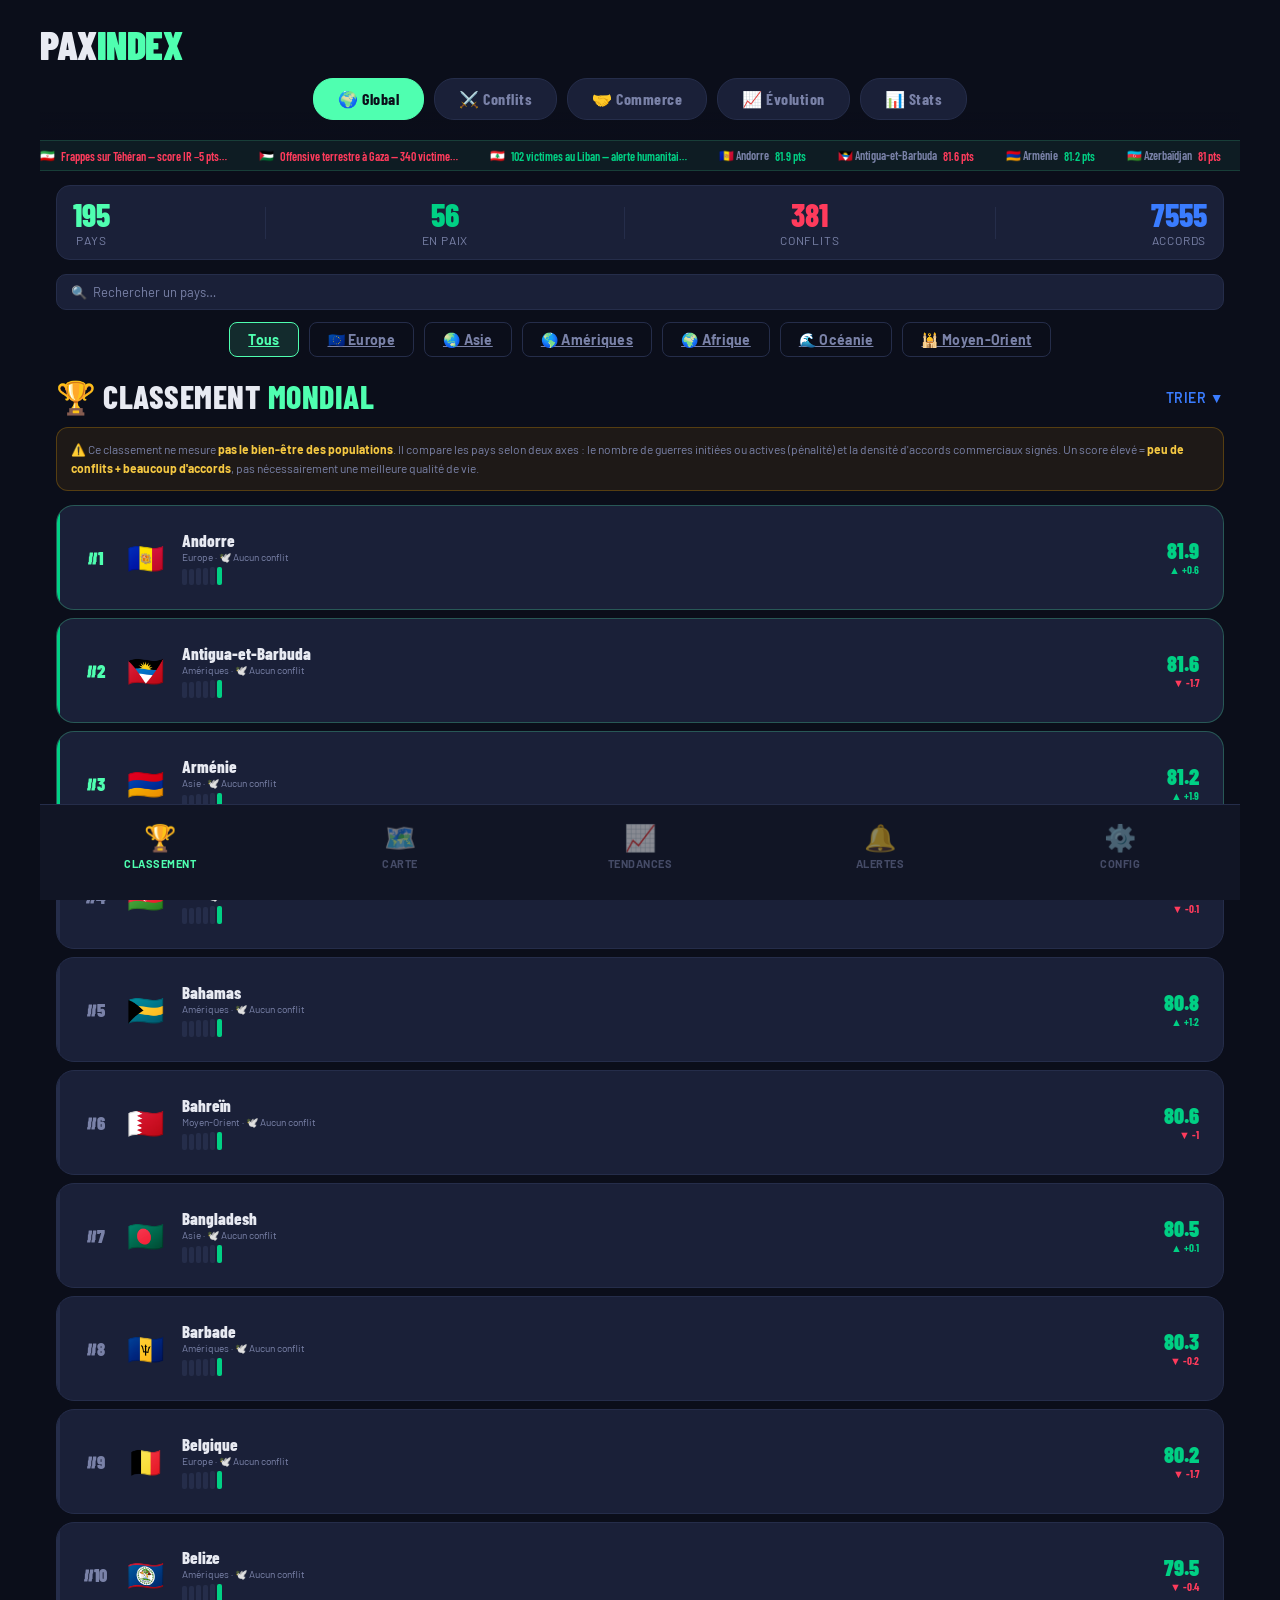
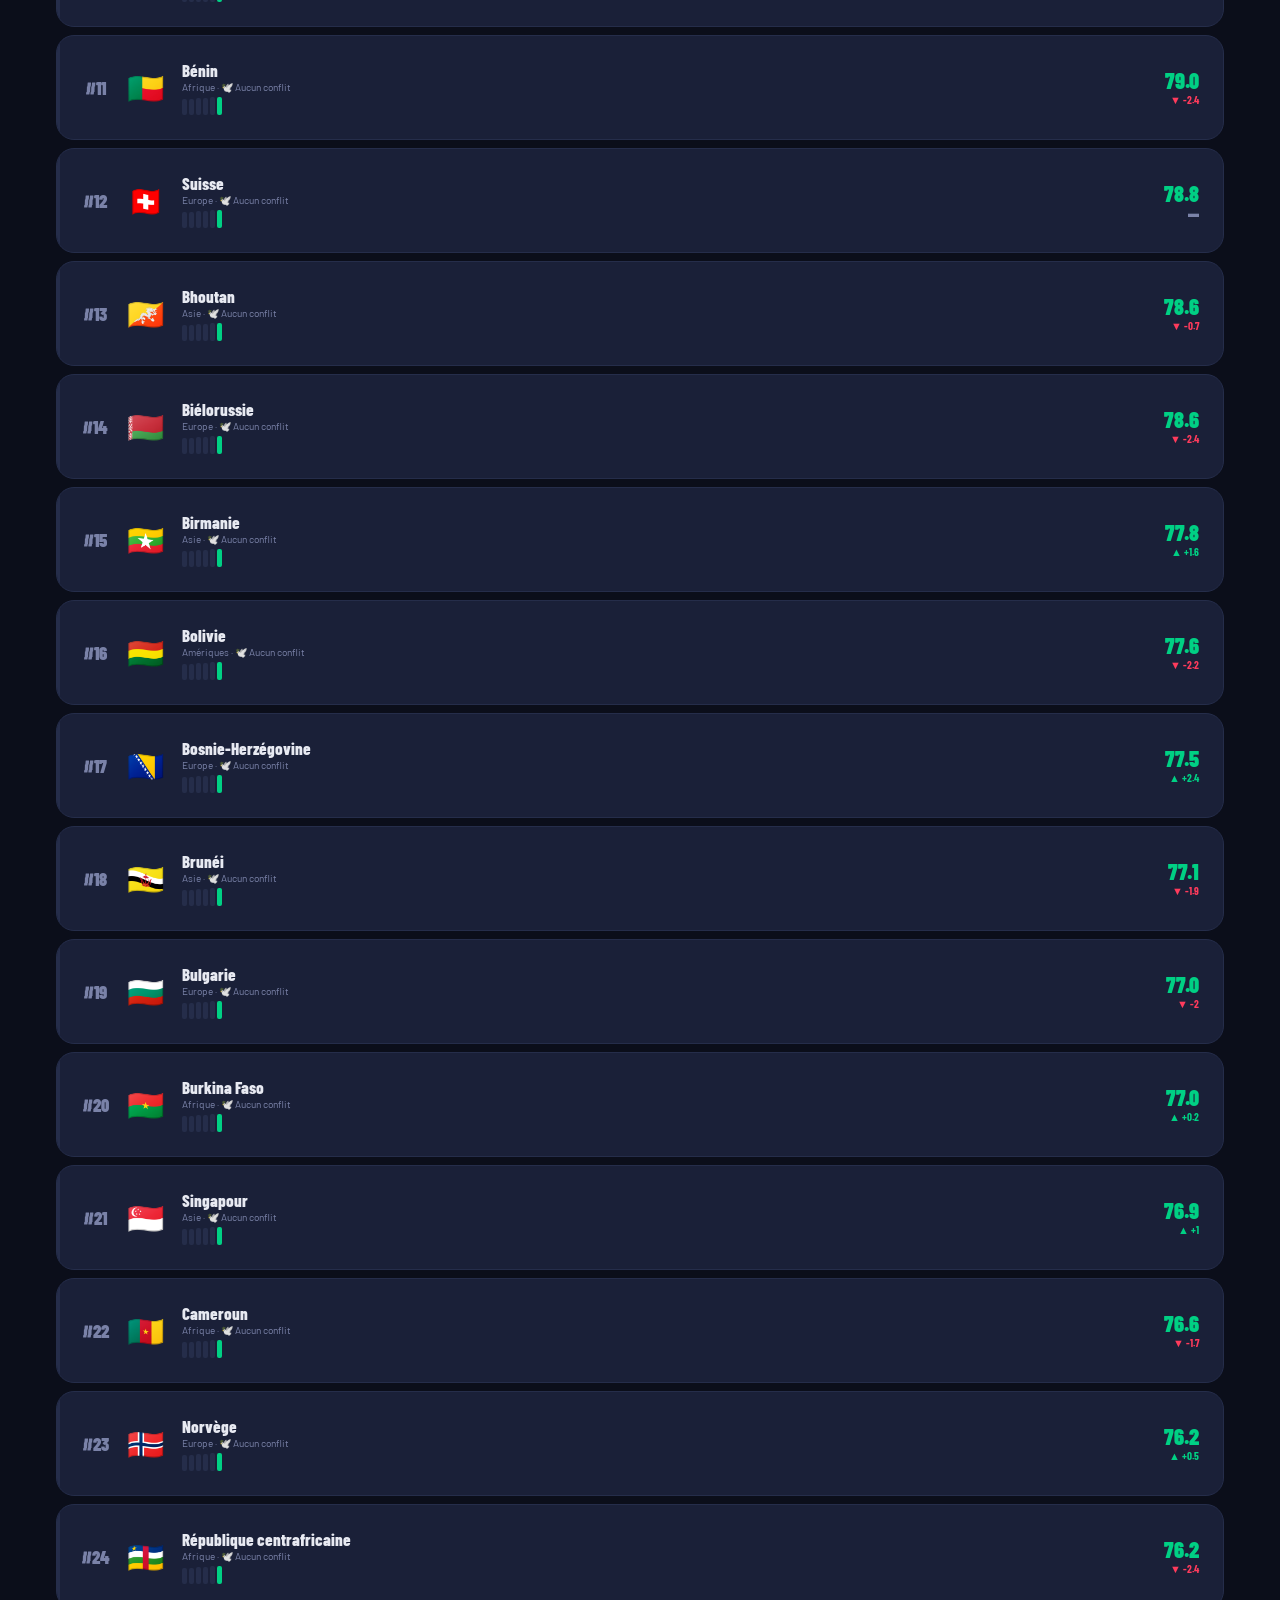
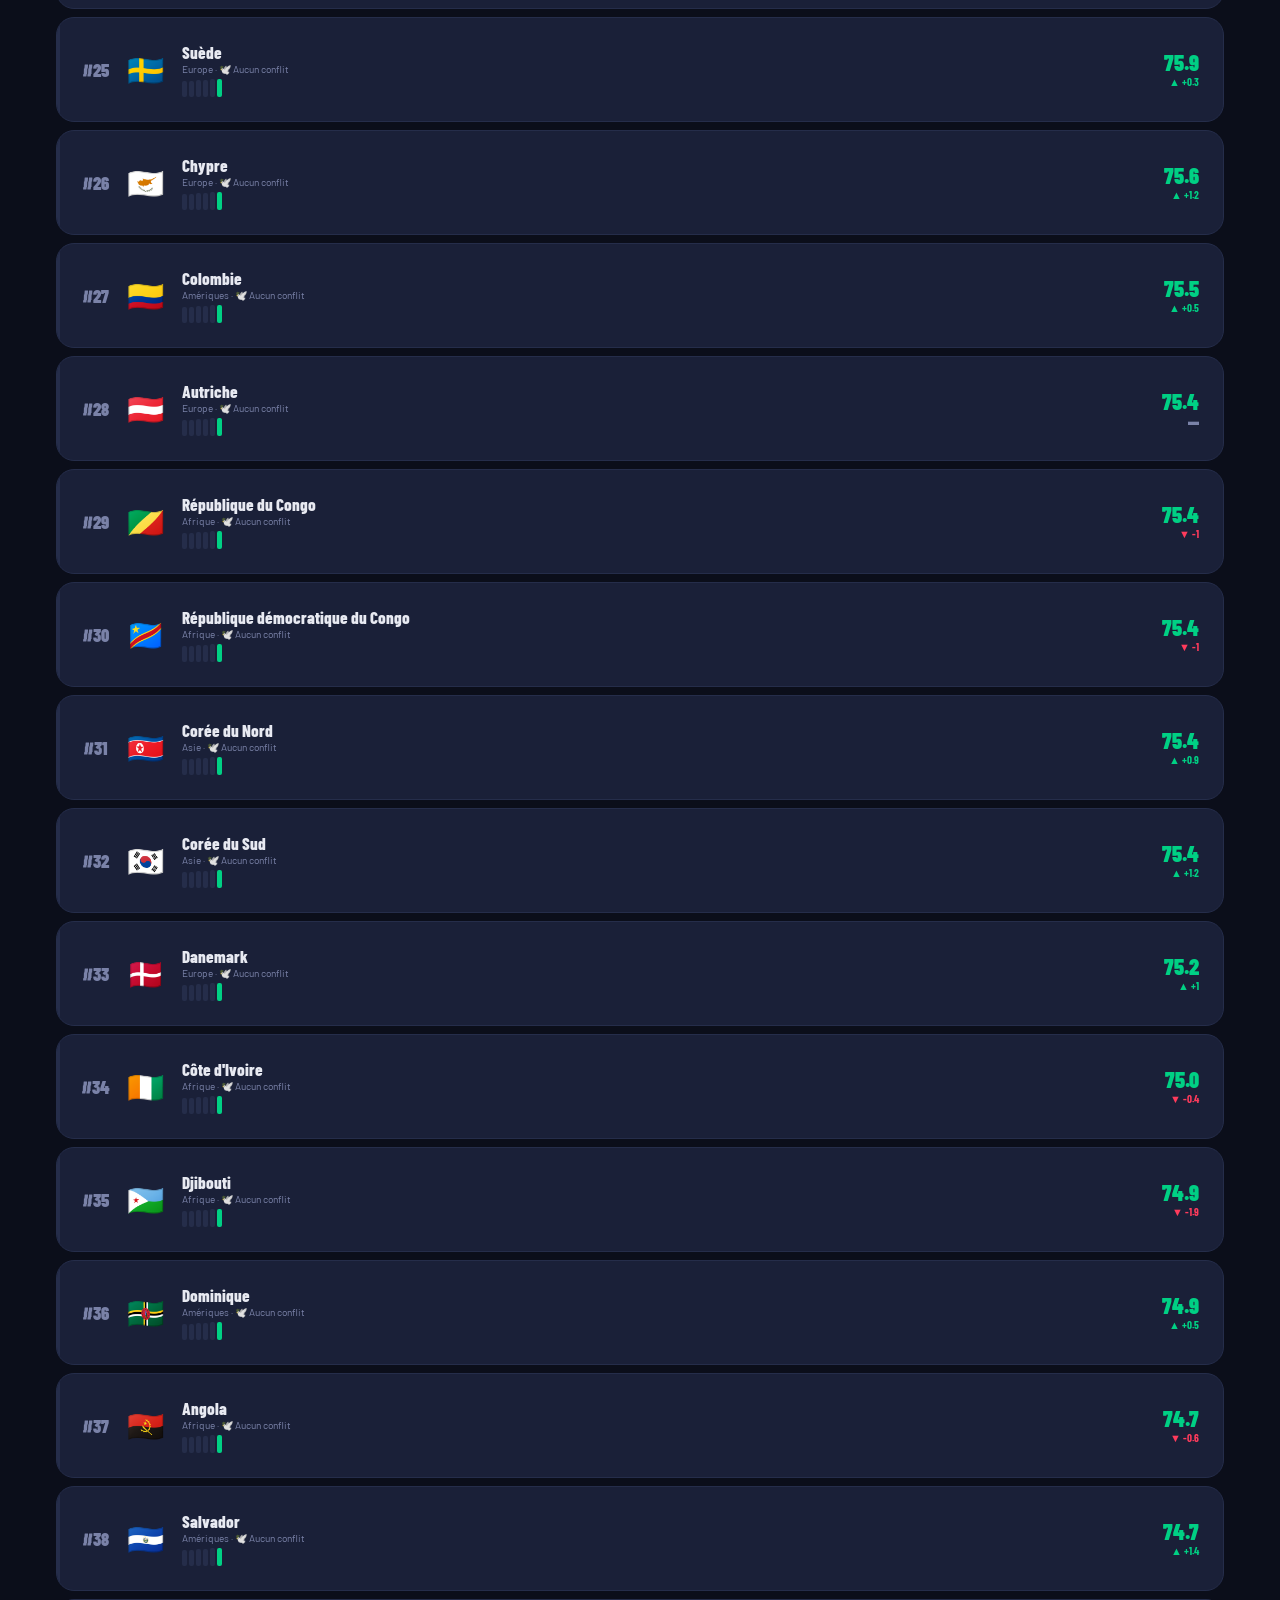
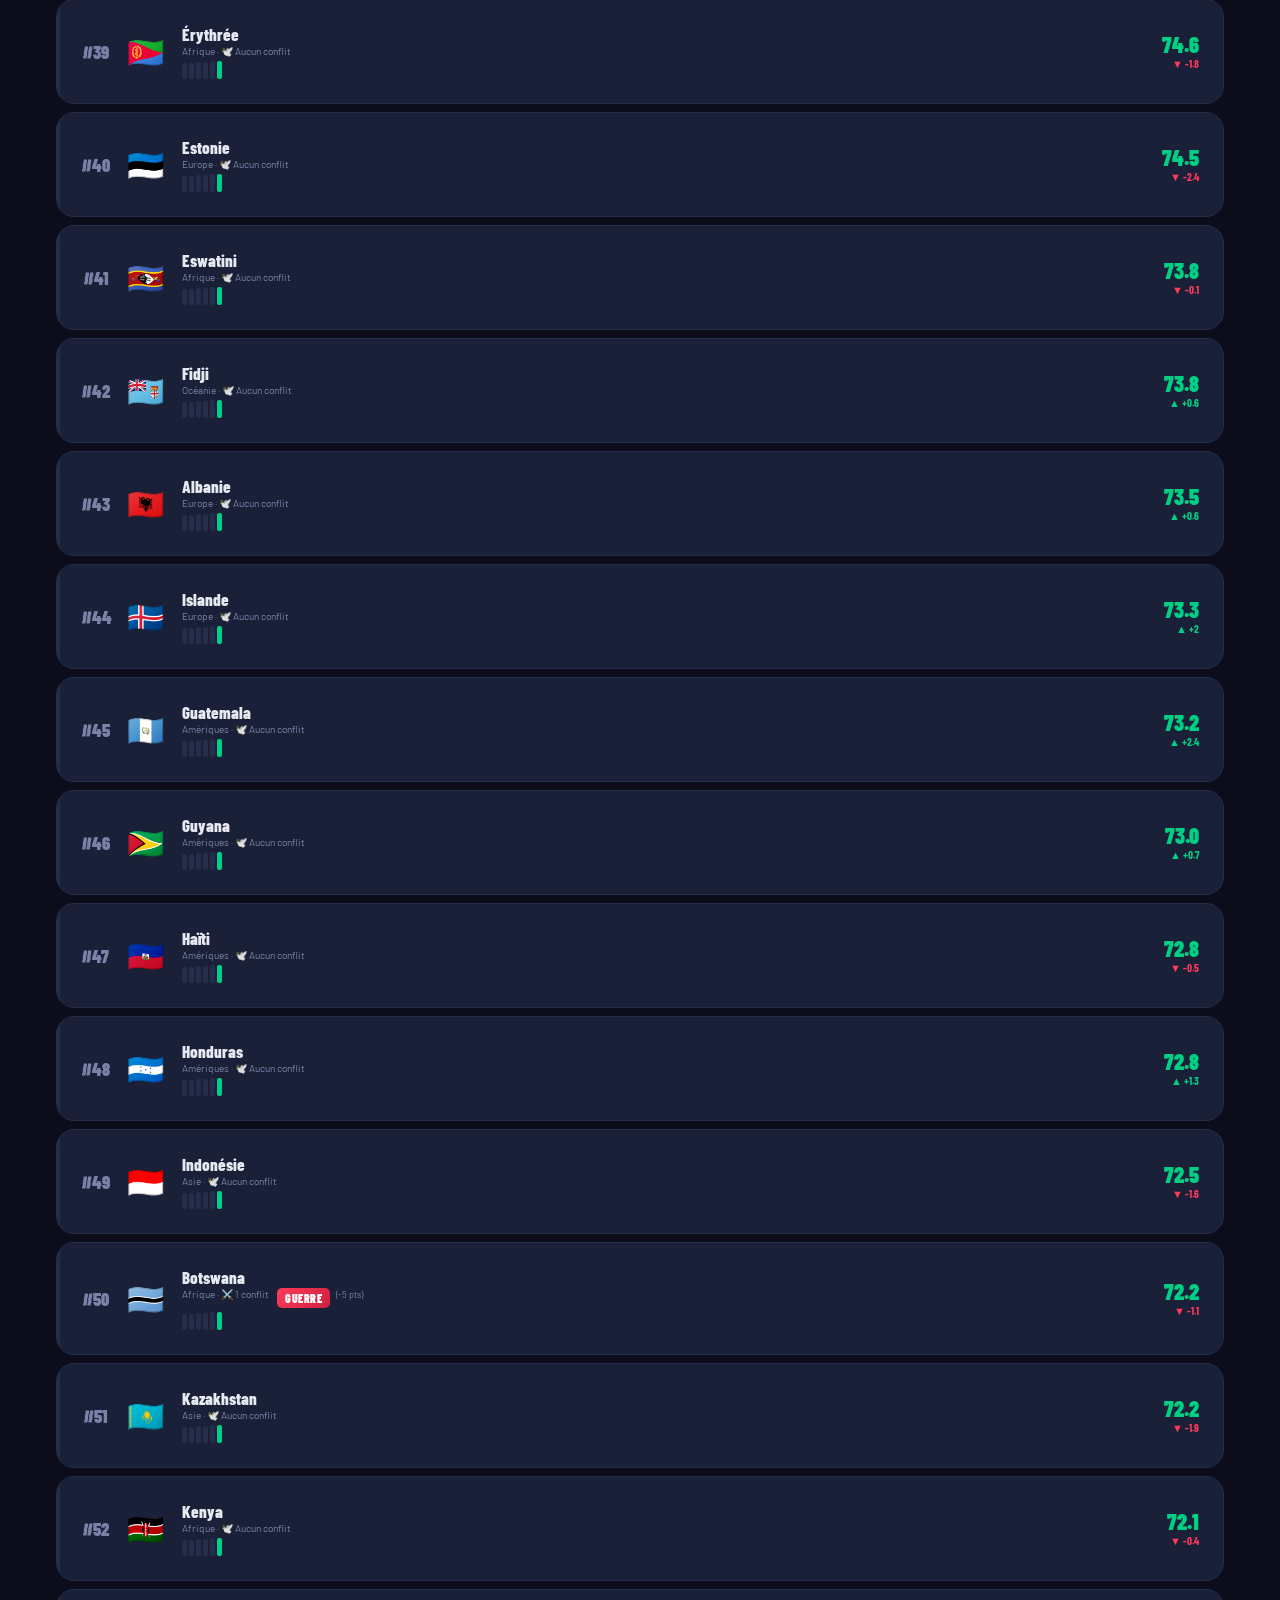
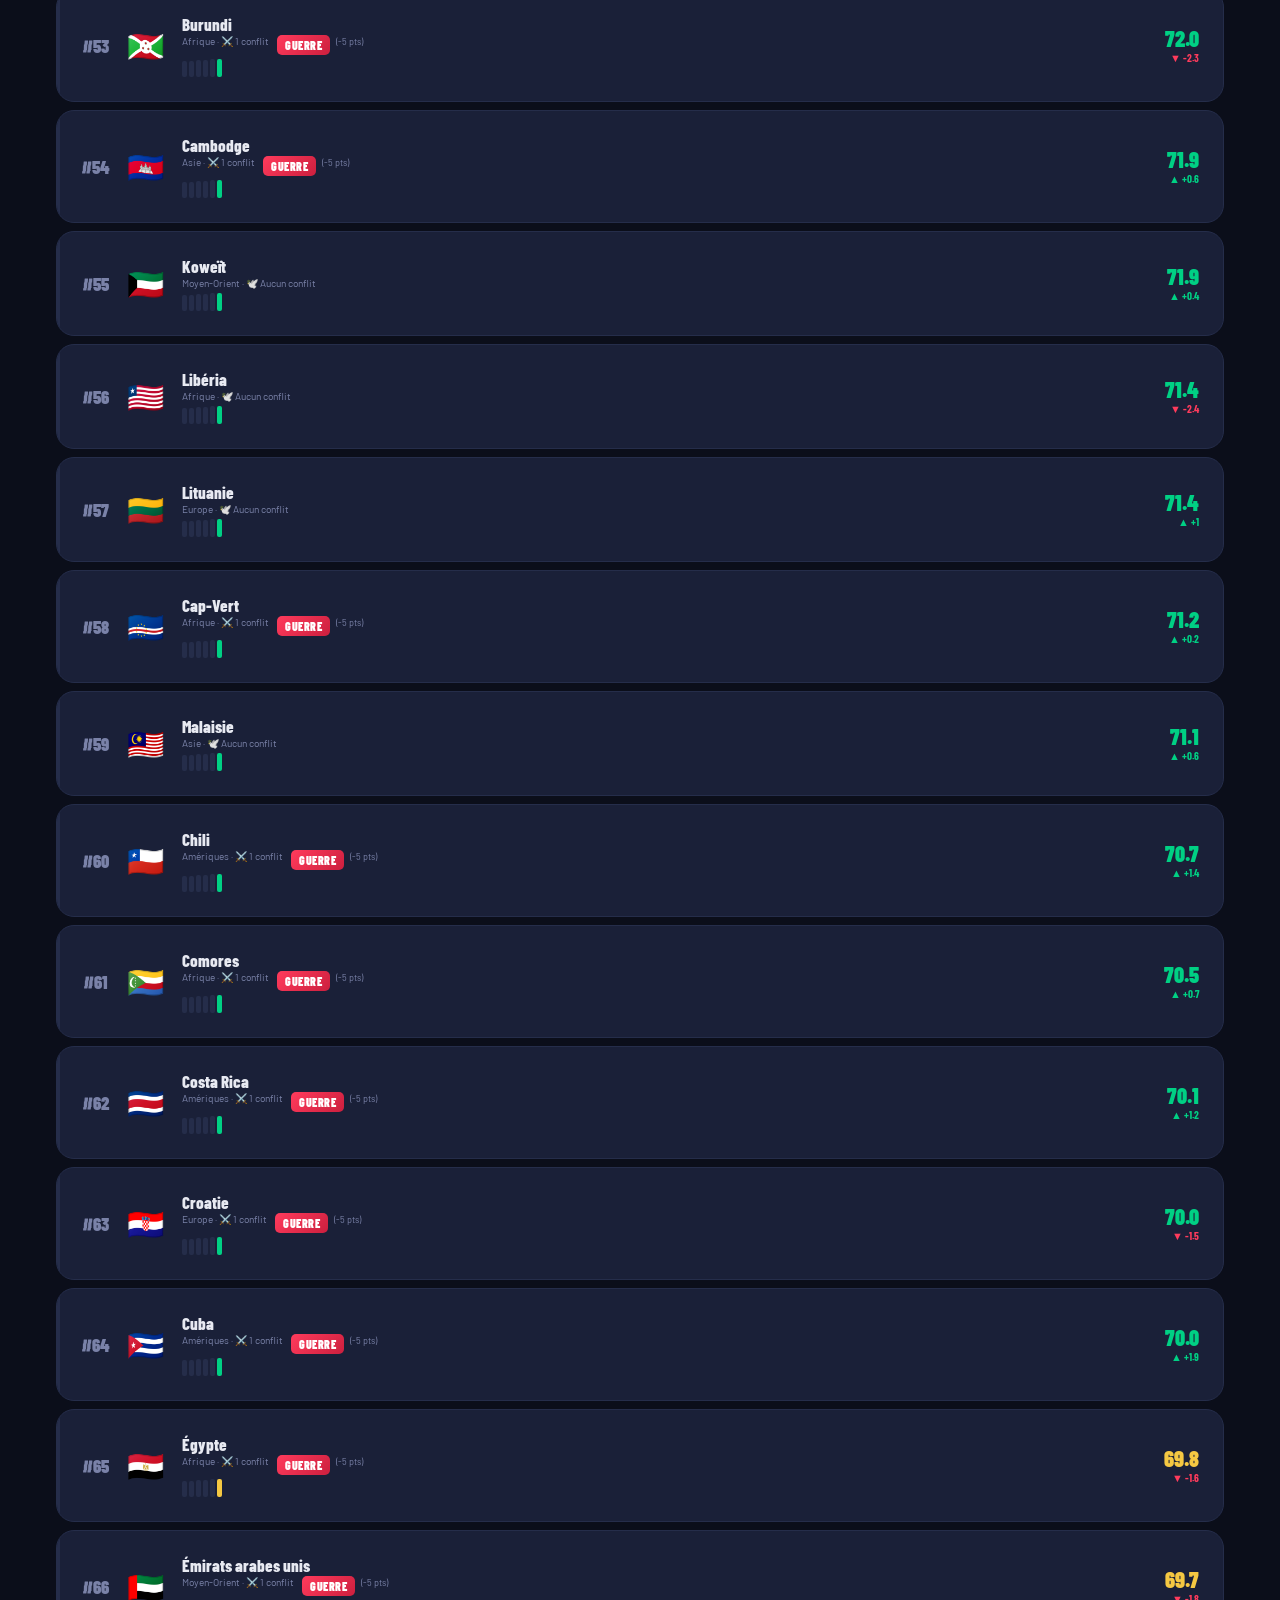
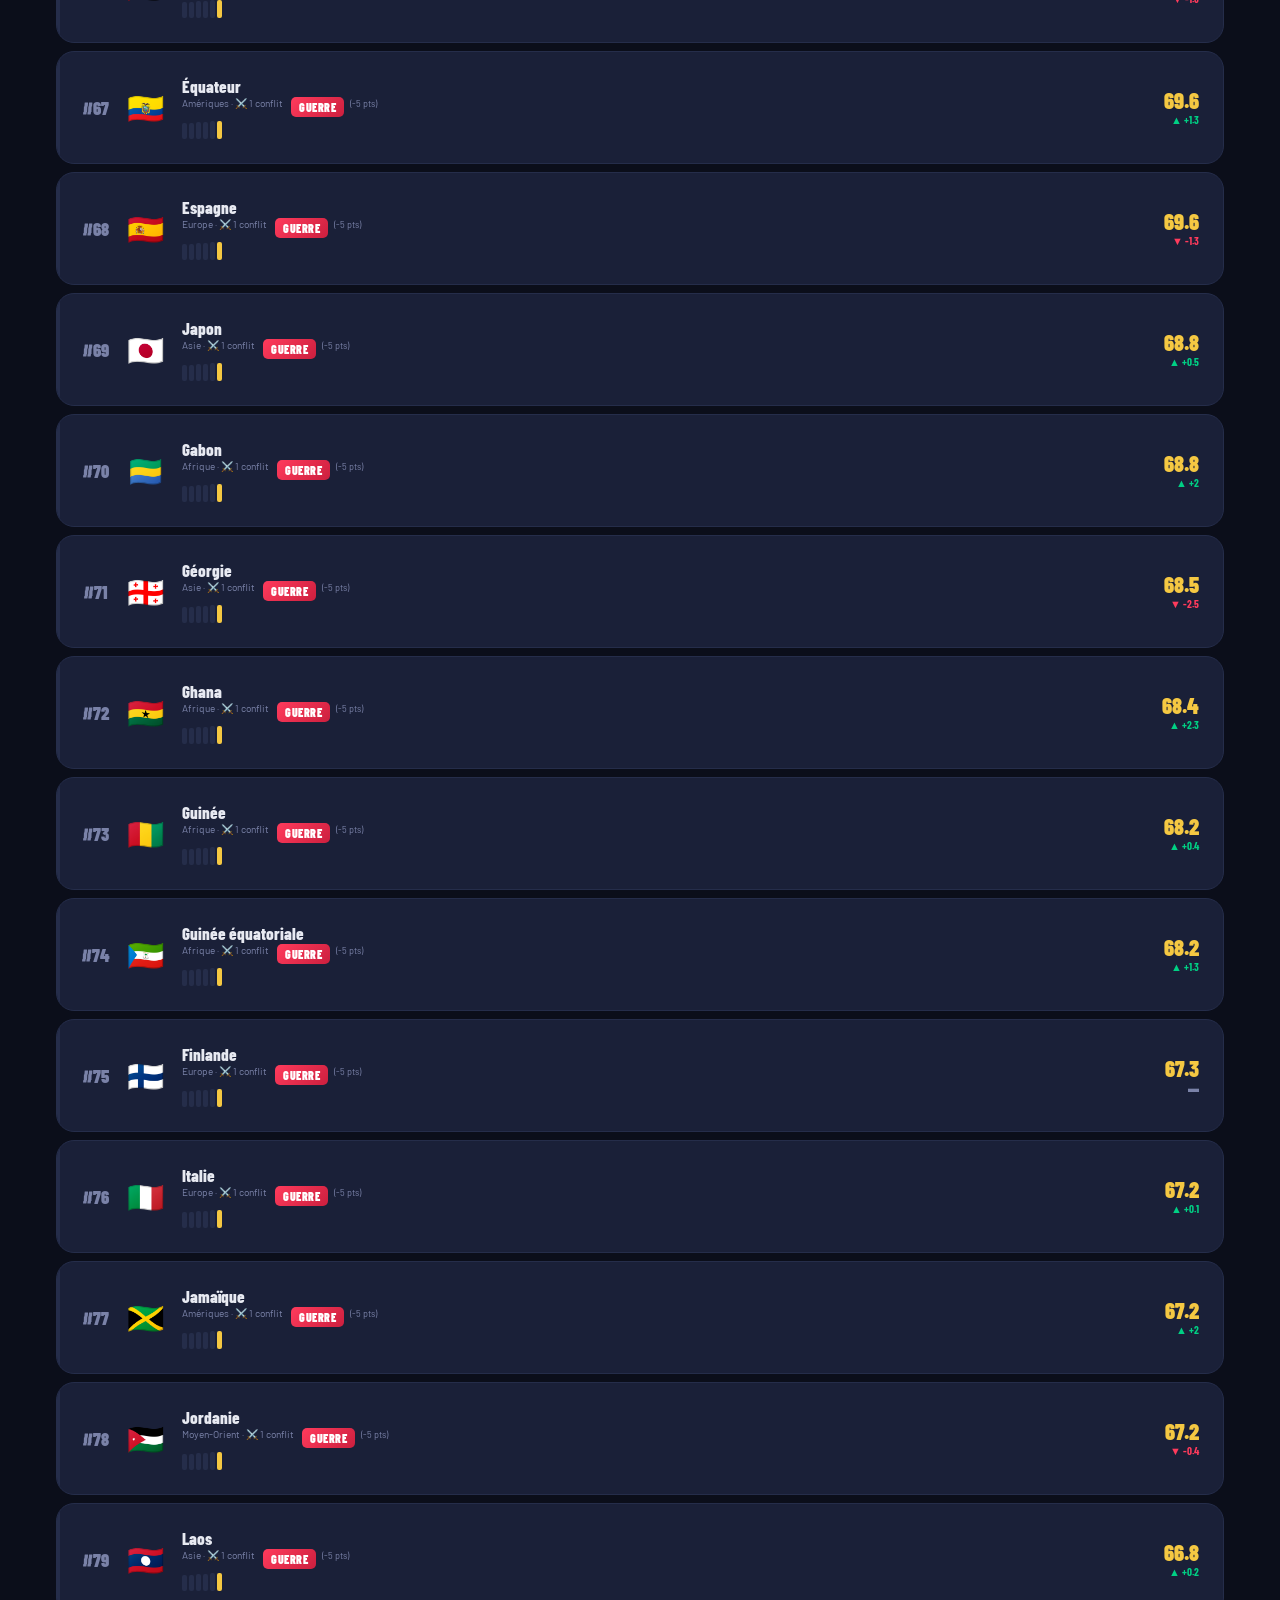
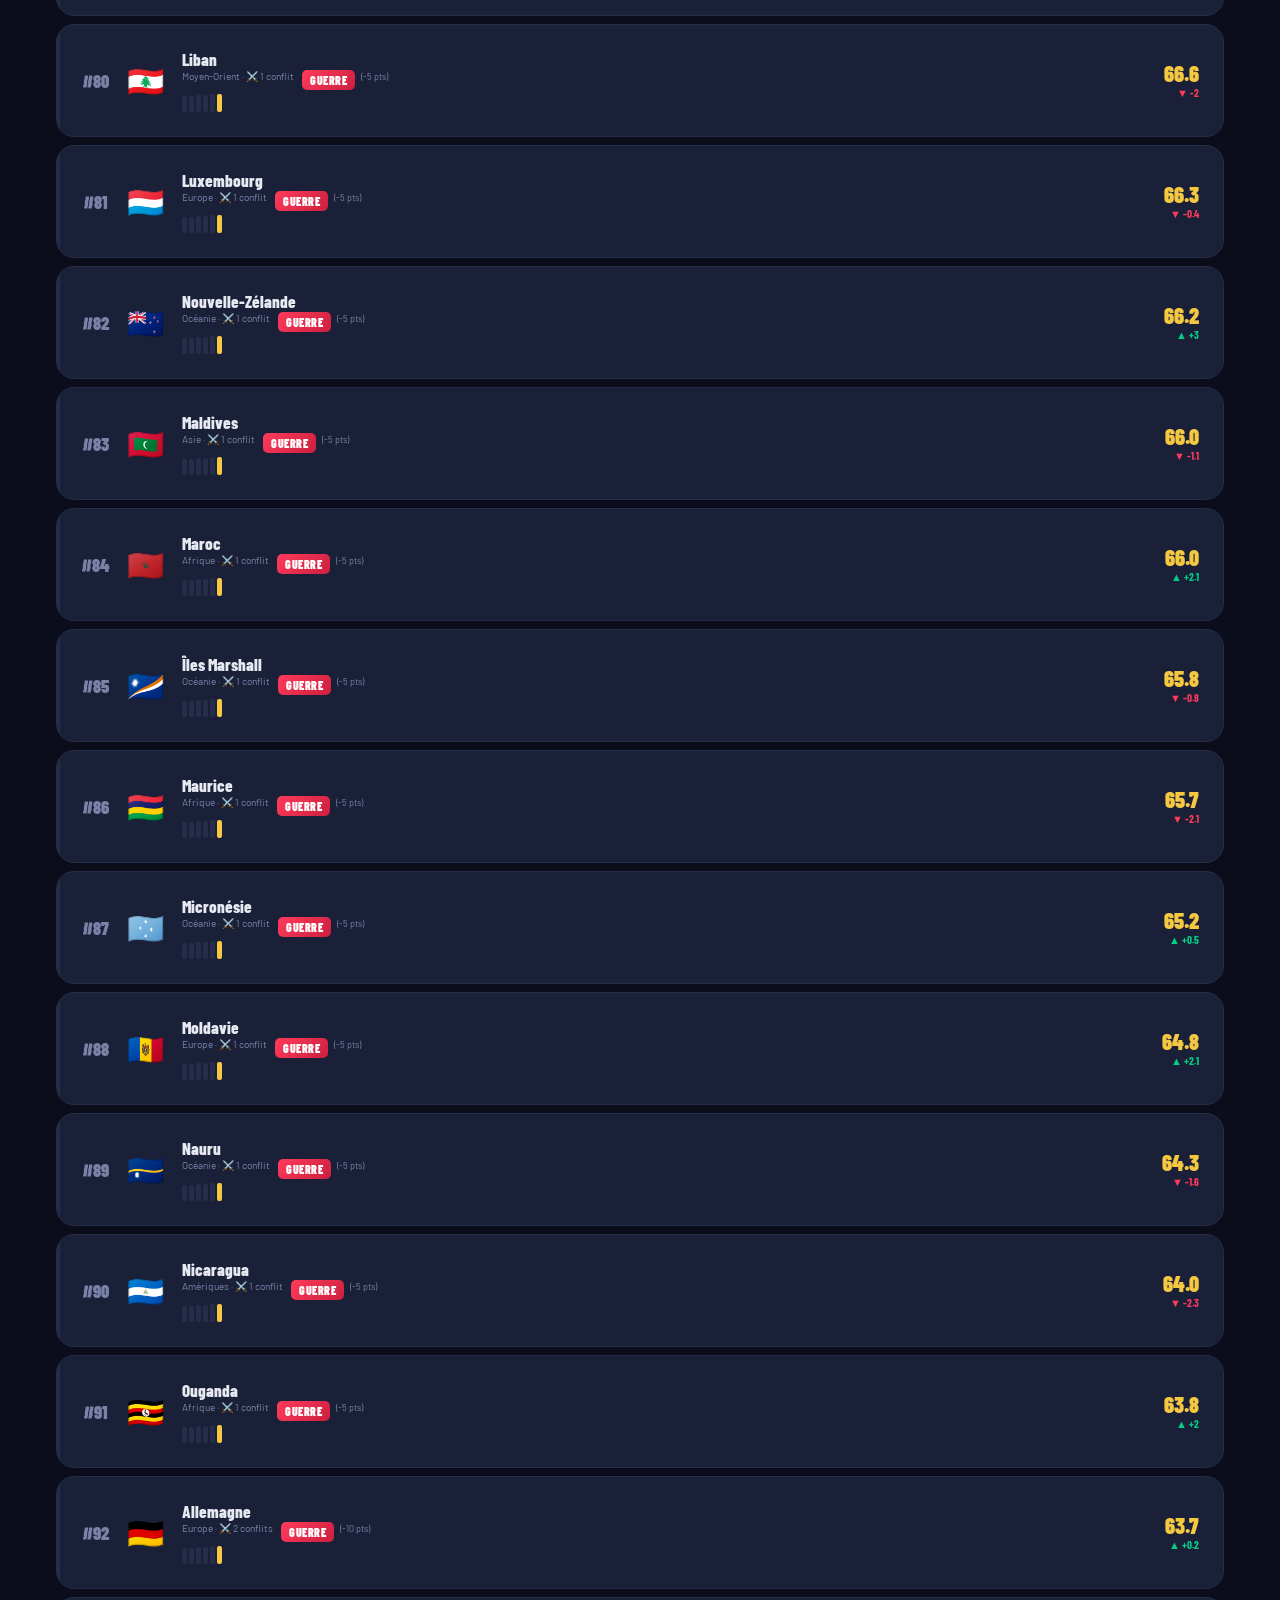
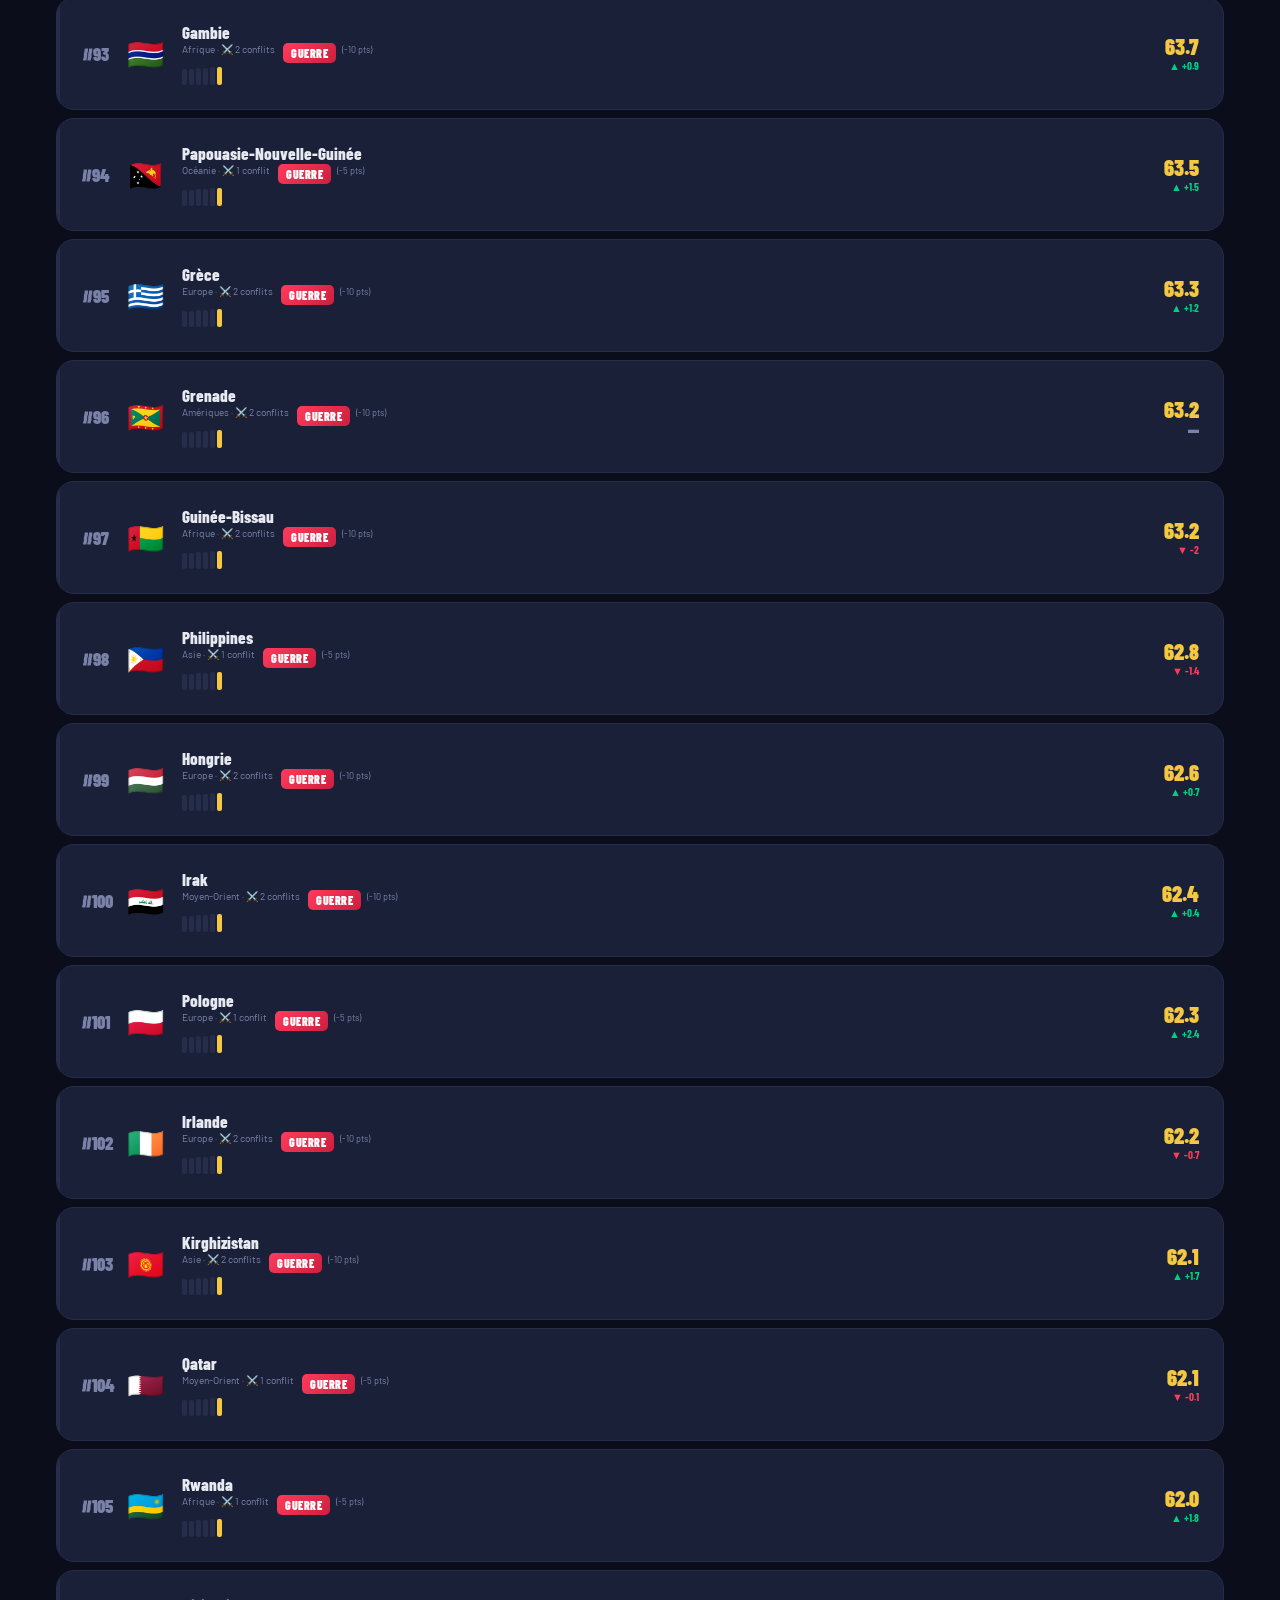
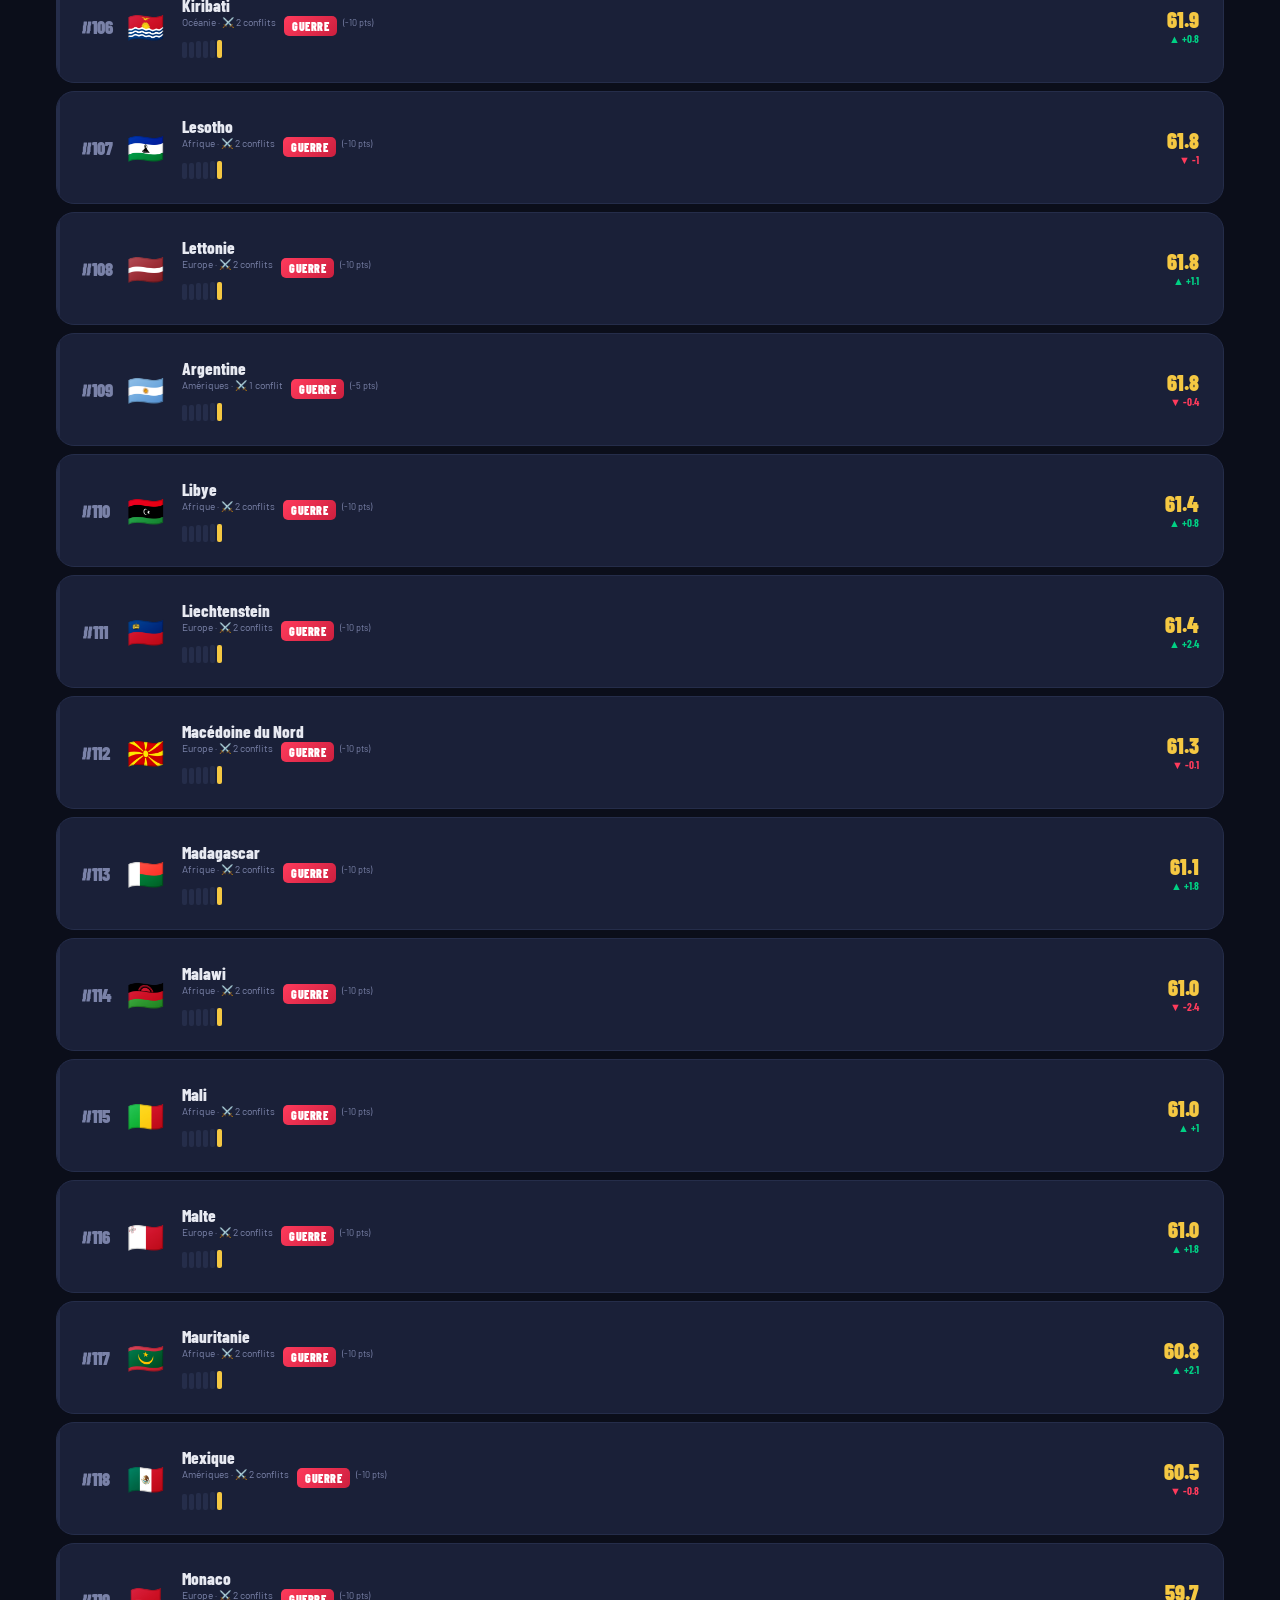
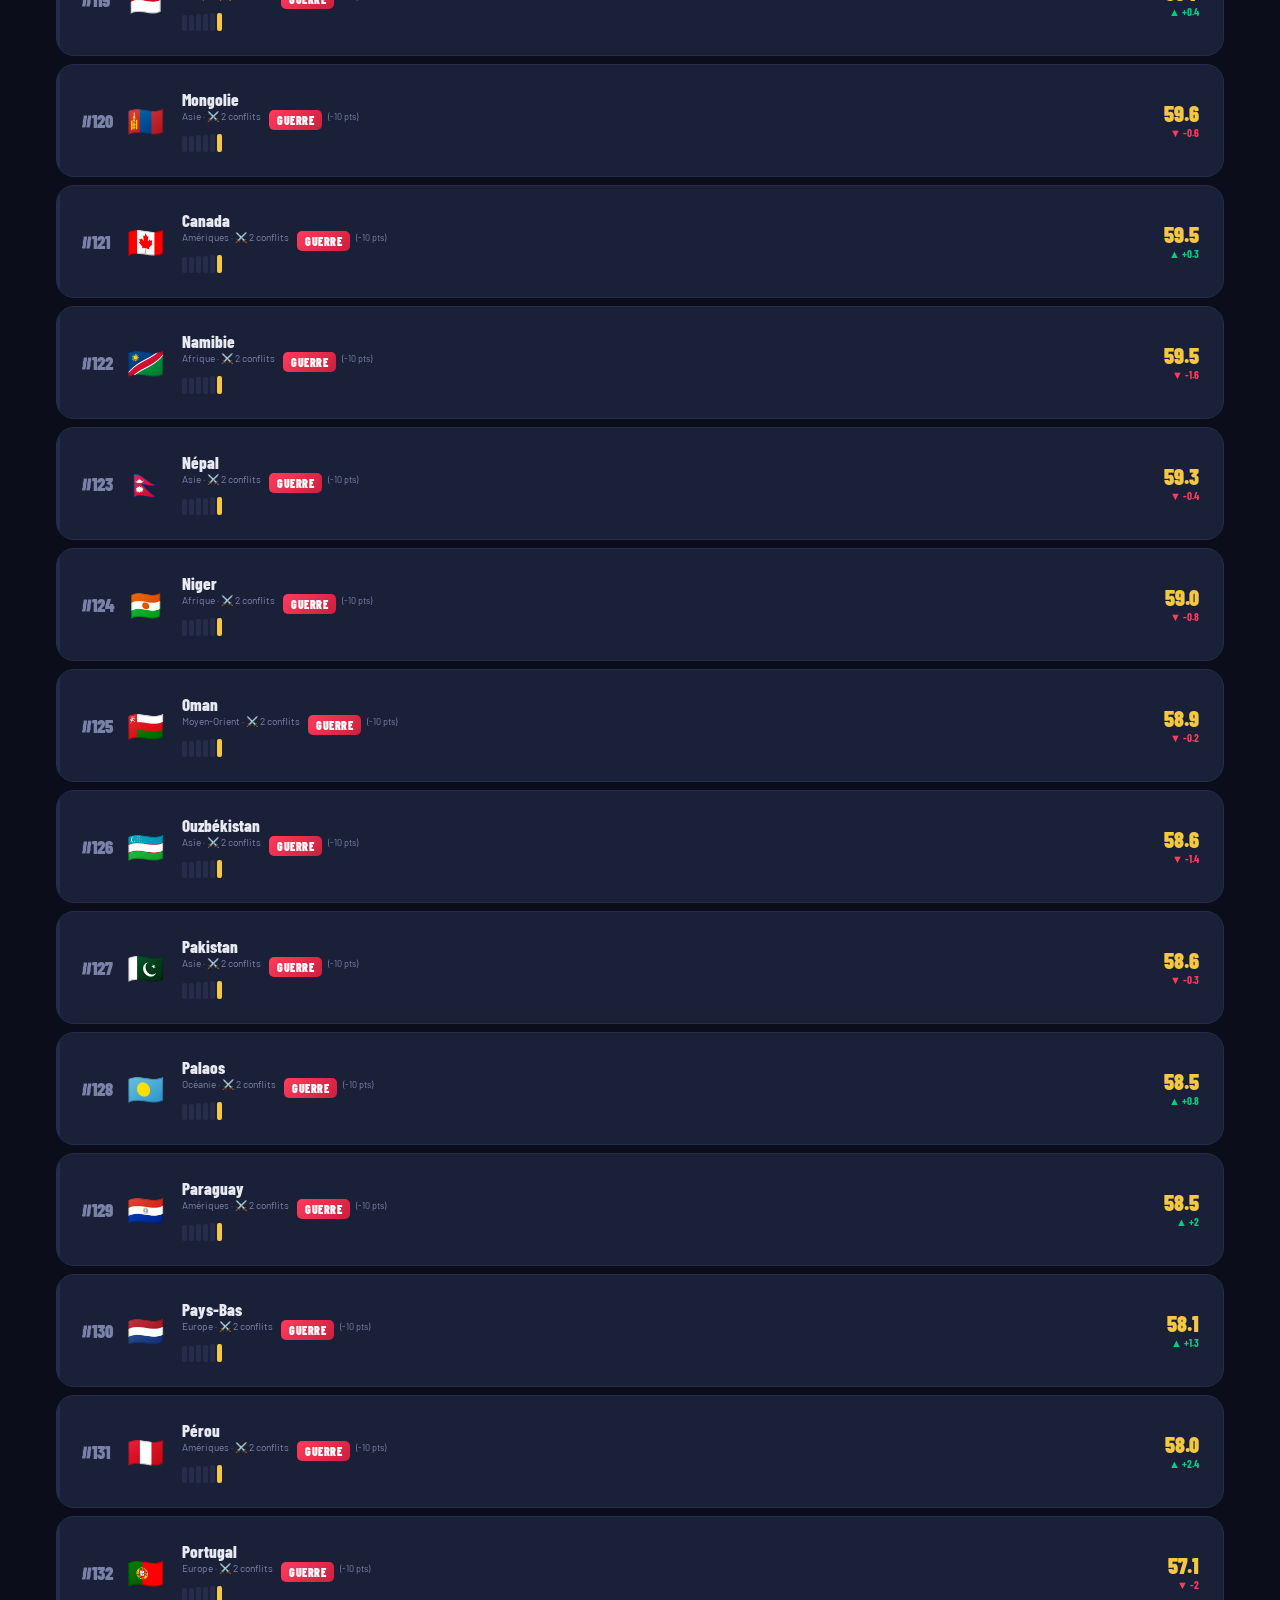
==== commit 66cfdbe9: "MAJ des calculs, ajout des liens vers les sites sources et d'un disclaimer en home" ====
--- a/index.html
+++ b/index.html
@@ -70,6 +70,19 @@
   }
   .search-input::placeholder { color: var(--muted); }
   .search-input:focus { border-color: var(--accent); }
+
+  /* DISCLAIMER */
+  .disclaimer-box {
+    margin: 0 16px 14px;
+    background: rgba(255, 170, 0, 0.08);
+    border: 1px solid rgba(255, 170, 0, 0.25);
+    border-radius: 12px;
+    padding: 12px 14px;
+    font-size: 12px;
+    line-height: 1.6;
+    color: var(--muted);
+  }
+  .disclaimer-box strong { color: var(--gold); }
 </style>
 </head>
 <body>
@@ -142,6 +155,11 @@
   <div class="section-header">
     <div class="section-title">🏆 Classement <span>mondial</span></div>
     <div class="see-all" id="sort-toggle" onclick="toggleSort()">Trier ▼</div>
+  </div>
+
+  <!-- DISCLAIMER -->
+  <div class="disclaimer-box">
+    ⚠️ Ce classement ne mesure <strong>pas le bien-être des populations</strong>. Il compare les pays selon deux axes : le nombre de guerres initiées ou actives (pénalité) et la densité d'accords commerciaux signés. Un score élevé = <strong>peu de conflits + beaucoup d'accords</strong>, pas nécessairement une meilleure qualité de vie.
   </div>
 
   <div class="ranking-list" id="ranking-list">
